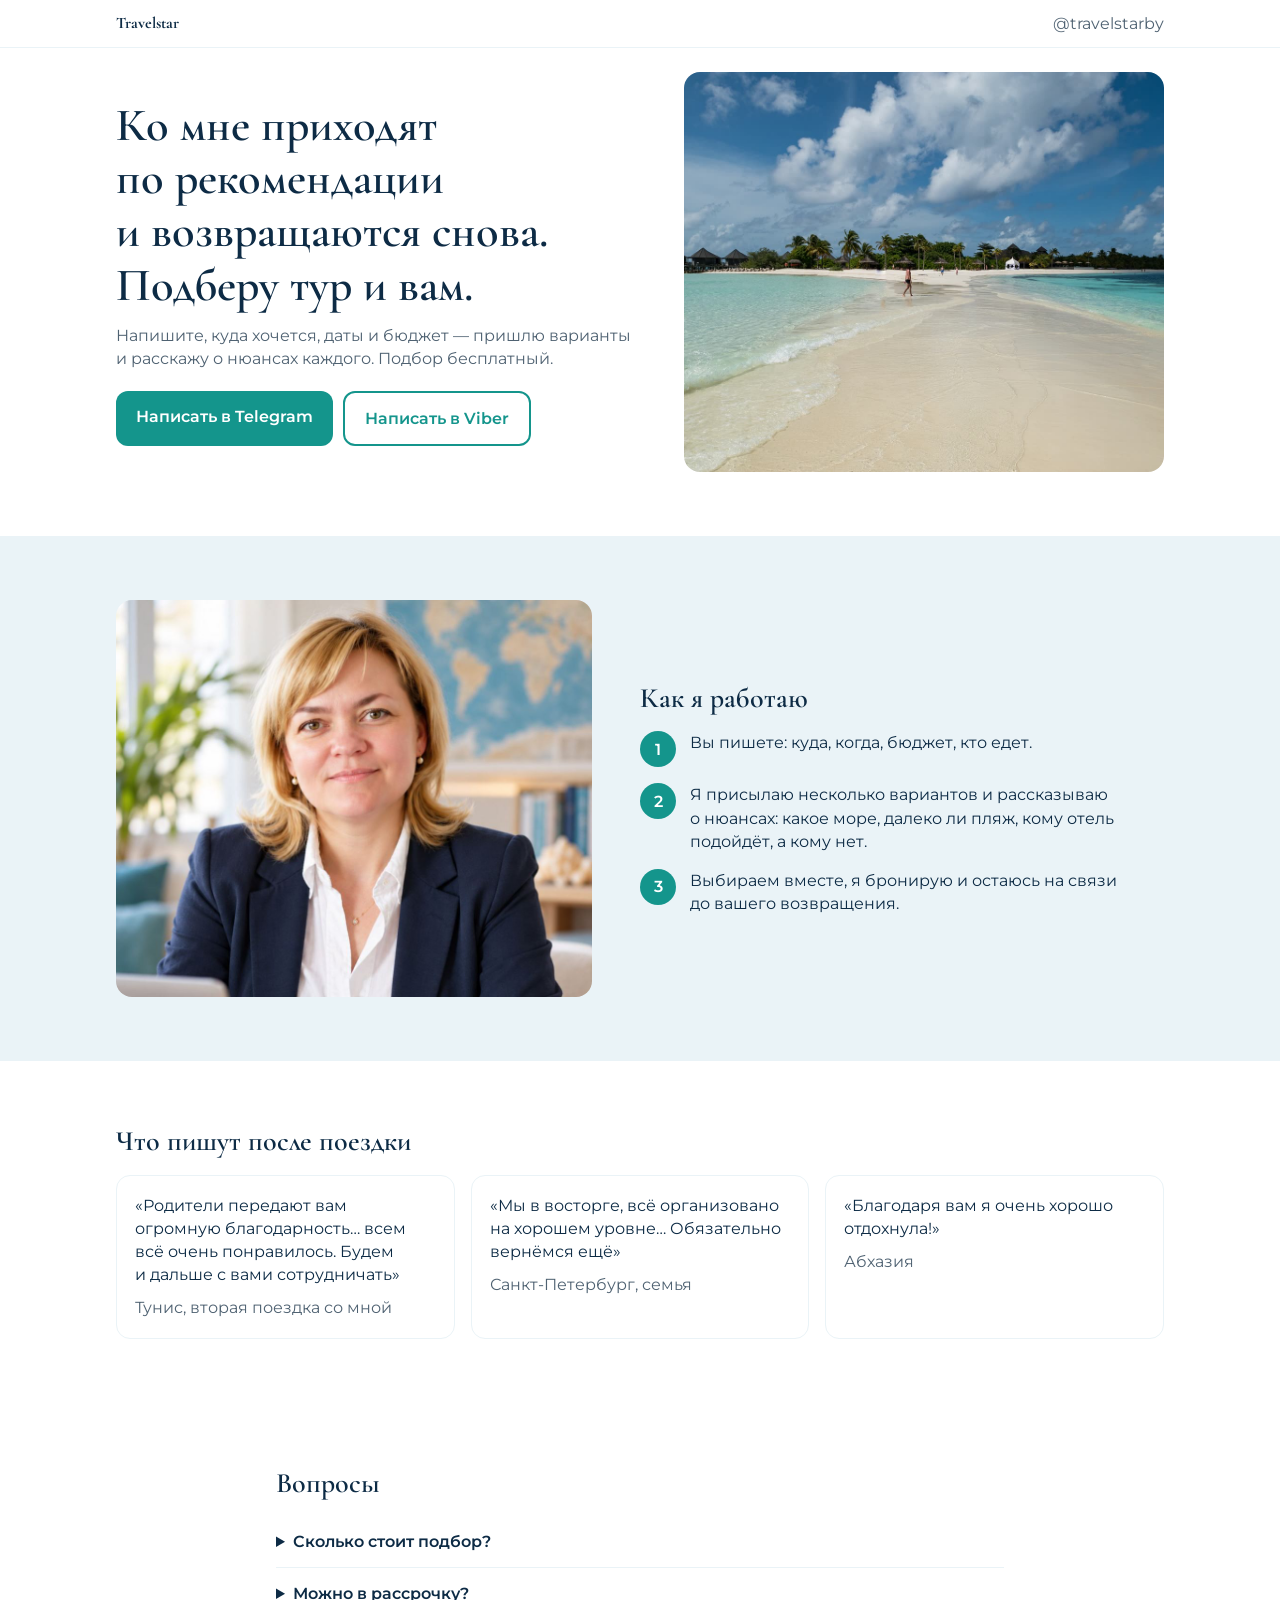
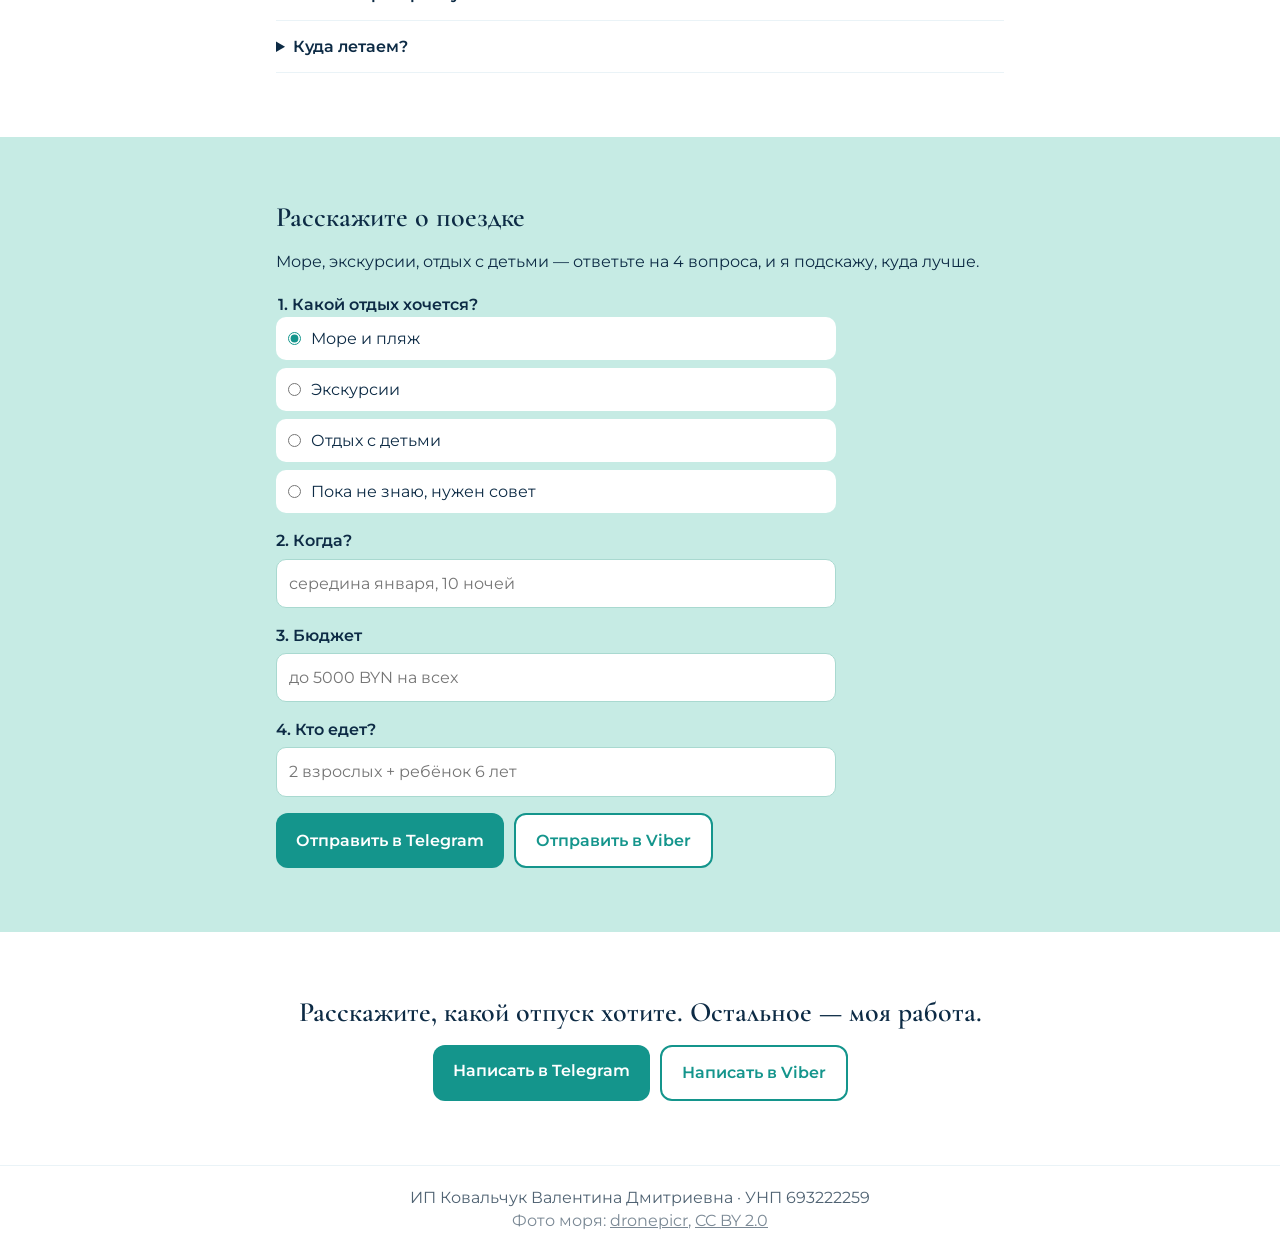
==== index.html @ 88e88b48 "Add files via upload" ====
<!doctype html>
<html lang="ru">
<head>
<meta name="robots" content="noindex, nofollow">
<meta charset="utf-8">
<meta name="viewport" content="width=device-width, initial-scale=1">
<title>Travelstar — подбор туров</title>
<meta name="description" content="Подберу тур под ваши даты и бюджет и расскажу о нюансах каждого варианта. Подбор бесплатный.">
<link rel="stylesheet" href="fonts.css">
<link rel="stylesheet" href="style.css">
</head>
<body>

<header class="top">
  <div class="wrap top__in">
    <span class="logo">Travelstar</span>
    <a class="top__link" href="https://t.me/travelstarby">@travelstarby</a>
  </div>
</header>

<main>
  <section class="hero">
    <div class="wrap hero__in">
      <div class="hero__text">
        <h1>Ко мне приходят по рекомендации и возвращаются снова. Подберу тур и вам.</h1>
        <p class="lead">Напишите, куда хочется, даты и бюджет — пришлю варианты и расскажу о нюансах каждого. Подбор бесплатный.</p>
        <div class="buttons">
          <a class="btn btn--tg" href="https://t.me/travelstarby">Написать в Telegram</a>
          <a class="btn btn--viber" href="viber://chat?number=%2B375257646653">Написать в Viber</a>
        </div>
      </div>
      <img class="hero__photo" src="img/sea.jpg" width="1280" height="854" alt="Мальдивы: белая песчаная коса и бирюзовая вода">
    </div>
  </section>

  <section class="steps">
    <div class="wrap steps__in">
      <img class="steps__photo" src="img/valentina_v2.jpg" width="960" height="800" alt="Валентина за рабочим столом с ноутбуком" loading="lazy">
      <div>
      <h2>Как я работаю</h2>
      <ol class="steps__list">
        <li><b>1</b><p>Вы пишете: куда, когда, бюджет, кто едет.</p></li>
        <li><b>2</b><p>Я присылаю несколько вариантов и рассказываю о нюансах: какое море, далеко ли пляж, кому отель подойдёт, а кому нет.</p></li>
        <li><b>3</b><p>Выбираем вместе, я бронирую и остаюсь на связи до вашего возвращения.</p></li>
      </ol>
      </div>
    </div>
  </section>

  <section class="reviews">
    <div class="wrap">
      <h2>Что пишут после поездки</h2>
      <div class="reviews__grid">
        <blockquote><p>«Родители передают вам огромную благодарность… всем всё очень понравилось. Будем и дальше с вами сотрудничать»</p><cite>Тунис, вторая поездка со мной</cite></blockquote>
        <blockquote><p>«Мы в восторге, всё организовано на хорошем уровне… Обязательно вернёмся ещё»</p><cite>Санкт-Петербург, семья</cite></blockquote>
        <blockquote><p>«Благодаря вам я очень хорошо отдохнула!»</p><cite>Абхазия</cite></blockquote>
      </div>
    </div>
  </section>

  <section class="faq">
    <div class="wrap">
      <h2>Вопросы</h2>
      <details><summary>Сколько стоит подбор?</summary><p>Бесплатно. Вы платите только за тур.</p></details>
      <details><summary>Можно в рассрочку?</summary><p>Да, если бронировать заранее: рассрочку даёт туроператор.</p></details>
      <details><summary>Куда летаем?</summary><p>Любые направления по запросу, прямым рейсом или с пересадкой.</p></details>
    </div>
  </section>

  <section class="dest" id="quiz">
    <div class="wrap">
      <h2>Расскажите о поездке</h2>
      <p>Море, экскурсии, отдых с детьми — ответьте на 4 вопроса, и я подскажу, куда лучше.</p>
      <form class="quiz" onsubmit="return false">
        <fieldset>
          <legend>1. Какой отдых хочется?</legend>
          <label><input type="radio" name="kind" value="Море и пляж" checked> Море и пляж</label>
          <label><input type="radio" name="kind" value="Экскурсии"> Экскурсии</label>
          <label><input type="radio" name="kind" value="Отдых с детьми"> Отдых с детьми</label>
          <label><input type="radio" name="kind" value="Пока не знаю, нужен совет"> Пока не знаю, нужен совет</label>
        </fieldset>
        <label class="field">2. Когда? <input name="when" placeholder="середина января, 10 ночей"></label>
        <label class="field">3. Бюджет <input name="budget" placeholder="до 5000 BYN на всех"></label>
        <label class="field">4. Кто едет? <input name="who" placeholder="2 взрослых + ребёнок 6 лет"></label>
        <div class="buttons">
          <button class="btn btn--tg" type="button" data-to="tg">Отправить в Telegram</button>
          <button class="btn btn--viber" type="button" data-to="viber">Отправить в Viber</button>
        </div>
        <p class="quiz__note" hidden>Текст заявки скопирован. Если он не появился в чате, просто вставьте его.</p>
      </form>
    </div>
  </section>

  <section class="final">
    <div class="wrap">
      <h2>Расскажите, какой отпуск хотите. Остальное — моя работа.</h2>
      <div class="buttons buttons--center">
        <a class="btn btn--tg" href="https://t.me/travelstarby">Написать в Telegram</a>
        <a class="btn btn--viber" href="viber://chat?number=%2B375257646653">Написать в Viber</a>
      </div>
    </div>
  </section>
</main>

<footer class="foot">
  <div class="wrap">ИП Ковальчук Валентина Дмитриевна · УНП 693222259<br><small>Фото моря: <a href="https://commons.wikimedia.org/wiki/File:Sandbank_Malediven_(29447070765).jpg">dronepicr</a>, <a href="https://creativecommons.org/licenses/by/2.0/">CC BY 2.0</a></small></div>
</footer>

<script>
// Опрос: собираем ответы в текст и открываем чат с Валентиной
document.querySelectorAll('.quiz [data-to]').forEach(function (b) {
  b.addEventListener('click', function () {
    var f = b.form;
    var t = 'Здравствуйте! Хочу подобрать тур.\n' +
      'Отдых: ' + f.kind.value + '\n' +
      'Когда: ' + (f.when.value || '—') + '\n' +
      'Бюджет: ' + (f.budget.value || '—') + '\n' +
      'Кто едет: ' + (f.who.value || '—');
    try { navigator.clipboard.writeText(t); } catch (e) {}
    f.querySelector('.quiz__note').hidden = false;
    var u = b.dataset.to === 'tg'
      ? 'https://t.me/travelstarby?text=' + encodeURIComponent(t)
      : 'viber://chat?number=%2B375257646653&draft=' + encodeURIComponent(t);
    window.location.href = u;
  });
});
</script>

</body>
</html>
---- fonts.css ----
@font-face {
  font-family: 'Cormorant Garamond';
  font-style: normal;
  font-weight: 500;
  font-display: swap;
  src: url(fonts/CormorantGaramond-cyrillic-0.woff2) format('woff2');
  unicode-range: U+0301, U+0400-045F, U+0490-0491, U+04B0-04B1, U+2116;
}
@font-face {
  font-family: 'Cormorant Garamond';
  font-style: normal;
  font-weight: 500;
  font-display: swap;
  src: url(fonts/CormorantGaramond-latin-1.woff2) format('woff2');
  unicode-range: U+0000-00FF, U+0131, U+0152-0153, U+02BB-02BC, U+02C6, U+02DA, U+02DC, U+0304, U+0308, U+0329, U+2000-206F, U+20AC, U+2122, U+2191, U+2193, U+2212, U+2215, U+FEFF, U+FFFD;
}
@font-face {
  font-family: 'Cormorant Garamond';
  font-style: normal;
  font-weight: 600;
  font-display: swap;
  src: url(fonts/CormorantGaramond-cyrillic-0.woff2) format('woff2');
  unicode-range: U+0301, U+0400-045F, U+0490-0491, U+04B0-04B1, U+2116;
}
@font-face {
  font-family: 'Cormorant Garamond';
  font-style: normal;
  font-weight: 600;
  font-display: swap;
  src: url(fonts/CormorantGaramond-latin-1.woff2) format('woff2');
  unicode-range: U+0000-00FF, U+0131, U+0152-0153, U+02BB-02BC, U+02C6, U+02DA, U+02DC, U+0304, U+0308, U+0329, U+2000-206F, U+20AC, U+2122, U+2191, U+2193, U+2212, U+2215, U+FEFF, U+FFFD;
}
@font-face {
  font-family: 'Cormorant Garamond';
  font-style: normal;
  font-weight: 700;
  font-display: swap;
  src: url(fonts/CormorantGaramond-cyrillic-0.woff2) format('woff2');
  unicode-range: U+0301, U+0400-045F, U+0490-0491, U+04B0-04B1, U+2116;
}
@font-face {
  font-family: 'Cormorant Garamond';
  font-style: normal;
  font-weight: 700;
  font-display: swap;
  src: url(fonts/CormorantGaramond-latin-1.woff2) format('woff2');
  unicode-range: U+0000-00FF, U+0131, U+0152-0153, U+02BB-02BC, U+02C6, U+02DA, U+02DC, U+0304, U+0308, U+0329, U+2000-206F, U+20AC, U+2122, U+2191, U+2193, U+2212, U+2215, U+FEFF, U+FFFD;
}
@font-face {
  font-family: 'Montserrat';
  font-style: normal;
  font-weight: 400;
  font-display: swap;
  src: url(fonts/Montserrat-cyrillic-2.woff2) format('woff2');
  unicode-range: U+0301, U+0400-045F, U+0490-0491, U+04B0-04B1, U+2116;
}
@font-face {
  font-family: 'Montserrat';
  font-style: normal;
  font-weight: 400;
  font-display: swap;
  src: url(fonts/Montserrat-latin-3.woff2) format('woff2');
  unicode-range: U+0000-00FF, U+0131, U+0152-0153, U+02BB-02BC, U+02C6, U+02DA, U+02DC, U+0304, U+0308, U+0329, U+2000-206F, U+20AC, U+2122, U+2191, U+2193, U+2212, U+2215, U+FEFF, U+FFFD;
}
@font-face {
  font-family: 'Montserrat';
  font-style: normal;
  font-weight: 600;
  font-display: swap;
  src: url(fonts/Montserrat-cyrillic-2.woff2) format('woff2');
  unicode-range: U+0301, U+0400-045F, U+0490-0491, U+04B0-04B1, U+2116;
}
@font-face {
  font-family: 'Montserrat';
  font-style: normal;
  font-weight: 600;
  font-display: swap;
  src: url(fonts/Montserrat-latin-3.woff2) format('woff2');
  unicode-range: U+0000-00FF, U+0131, U+0152-0153, U+02BB-02BC, U+02C6, U+02DA, U+02DC, U+0304, U+0308, U+0329, U+2000-206F, U+20AC, U+2122, U+2191, U+2193, U+2212, U+2215, U+FEFF, U+FFFD;
}
---- style.css ----
/* Черновые цвета и шрифт: заменим после мудборда (пятница) */
:root {
  /* 1 «Море» + 3 «Бирюза»: морской синий текст, бирюзовые кнопки, голубые и мятные блоки */
  --bg: #ffffff;
  --text: #0d2b45;
  --muted: #4f6272;
  --sea: #14958c;
  --sand: #eaf3f7;
  --mint: #c6ebe4;
  --tg: #14958c;
  --viber: #ffffff;
}
* { box-sizing: border-box; margin: 0; }
body { font: 16px/1.45 "Montserrat", system-ui, sans-serif; color: var(--text); background: var(--bg); }
.wrap { max-width: 1080px; margin: 0 auto; padding: 0 16px; }
h1, h2, .logo { font-family: "Cormorant Garamond", Georgia, serif; }
h1 { font-size: 2.1rem; line-height: 1.15; font-weight: 600; }
h2 { font-size: 1.75rem; line-height: 1.2; font-weight: 600; margin-bottom: 16px; }
section { padding: 40px 0; }

.top { padding: 12px 0; border-bottom: 1px solid var(--sand); }
.top__in { display: flex; justify-content: space-between; align-items: center; }
.logo { font-weight: 700; color: var(--text); }
.top__link { color: var(--muted); text-decoration: none; }

.hero { padding-top: 24px; }
.hero__in { display: grid; gap: 20px; }
.lead { margin: 12px 0 20px; color: var(--muted); }
.hero__photo { width: 100%; height: 220px; border-radius: 16px; display: block;
  object-fit: cover; object-position: 50% 62%; }
.foot small { opacity: .75; font-size: inherit; }
.foot small a { color: inherit; }

.buttons { display: grid; gap: 10px; }
.btn { display: block; text-align: center; padding: 14px 20px; border-radius: 12px;
  color: #fff; font-weight: 600; text-decoration: none; }
.btn--tg { background: var(--tg); }
.btn--viber { background: var(--viber); color: var(--sea); border: 2px solid var(--sea); }
.btn:hover { filter: brightness(1.08); }

.steps { background: var(--sand); }
.steps__list { list-style: none; padding: 0; display: grid; gap: 16px; }
.steps__list li { display: flex; gap: 14px; align-items: flex-start; }
.steps__list b { flex: 0 0 36px; width: 36px; height: 36px; border-radius: 50%; background: var(--sea);
  color: #fff; display: grid; place-items: center; }

.reviews__grid { display: grid; gap: 16px; }
blockquote { background: #fff; border: 1px solid var(--sand); border-radius: 14px; padding: 18px; }
cite { display: block; margin-top: 10px; color: var(--muted); font-style: normal; }

details { border-bottom: 1px solid var(--sand); padding: 14px 0; }
summary { cursor: pointer; font-weight: 600; }
details p { margin-top: 8px; color: var(--muted); }

.dest { background: var(--mint); }
.steps__in { display: grid; gap: 24px; }
.steps__photo { width: 100%; height: auto; border-radius: 16px; display: block; }
.quiz { margin-top: 20px; display: grid; gap: 16px; }
fieldset { border: 0; padding: 0; display: grid; gap: 8px; }
legend, .field { font-weight: 600; }
fieldset label { font-weight: 400; display: flex; gap: 10px; align-items: center; background: #fff; border-radius: 10px; padding: 10px 12px; }
.field { display: grid; gap: 6px; }
.field input { font: inherit; font-weight: 400; padding: 12px; border: 1px solid #a9d9d0; border-radius: 10px; background: #fff; }
button.btn { border: 0; font: inherit; font-weight: 600; cursor: pointer; width: 100%; }
.quiz__note { color: var(--muted); }
.final { text-align: center; }
.foot { padding: 20px 0; color: var(--muted); border-top: 1px solid var(--sand); text-align: center; }

@media (min-width: 800px) {
  h1 { font-size: 2.9rem; }
  section { padding: 64px 0; }
  .hero__in { grid-template-columns: 1.1fr 1fr; align-items: center; gap: 40px; }
  .hero__photo { height: 400px; }
  .buttons { grid-template-columns: auto auto; justify-content: start; }
  .buttons--center { justify-content: center; }
  .steps__in { grid-template-columns: 1fr 1.1fr; align-items: center; gap: 48px; }
  .quiz { max-width: 560px; }
  .quiz .buttons button { width: auto; }
  .reviews__grid { grid-template-columns: repeat(3, 1fr); }
  .faq .wrap, .dest .wrap { max-width: 760px; }
}
button.btn--viber { border: 2px solid var(--sea); }
input[type=radio] { accent-color: var(--sea); }
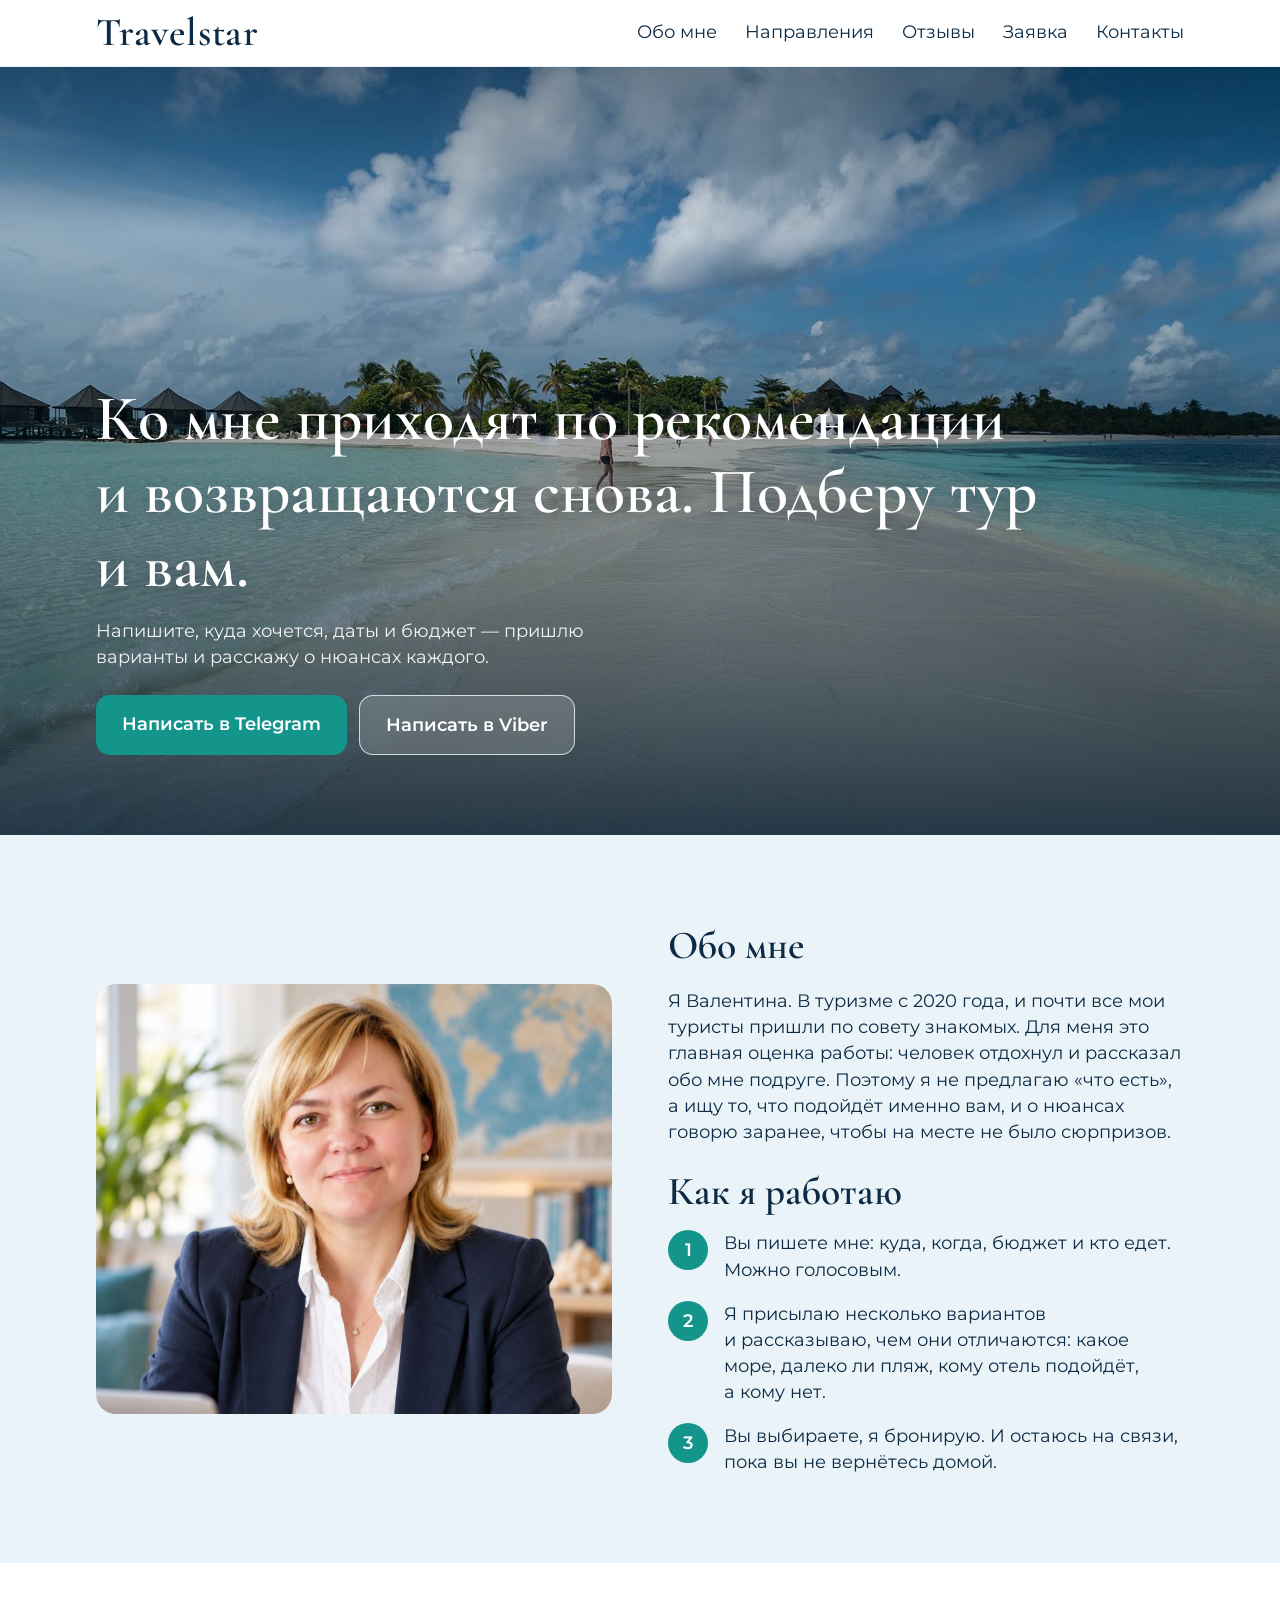
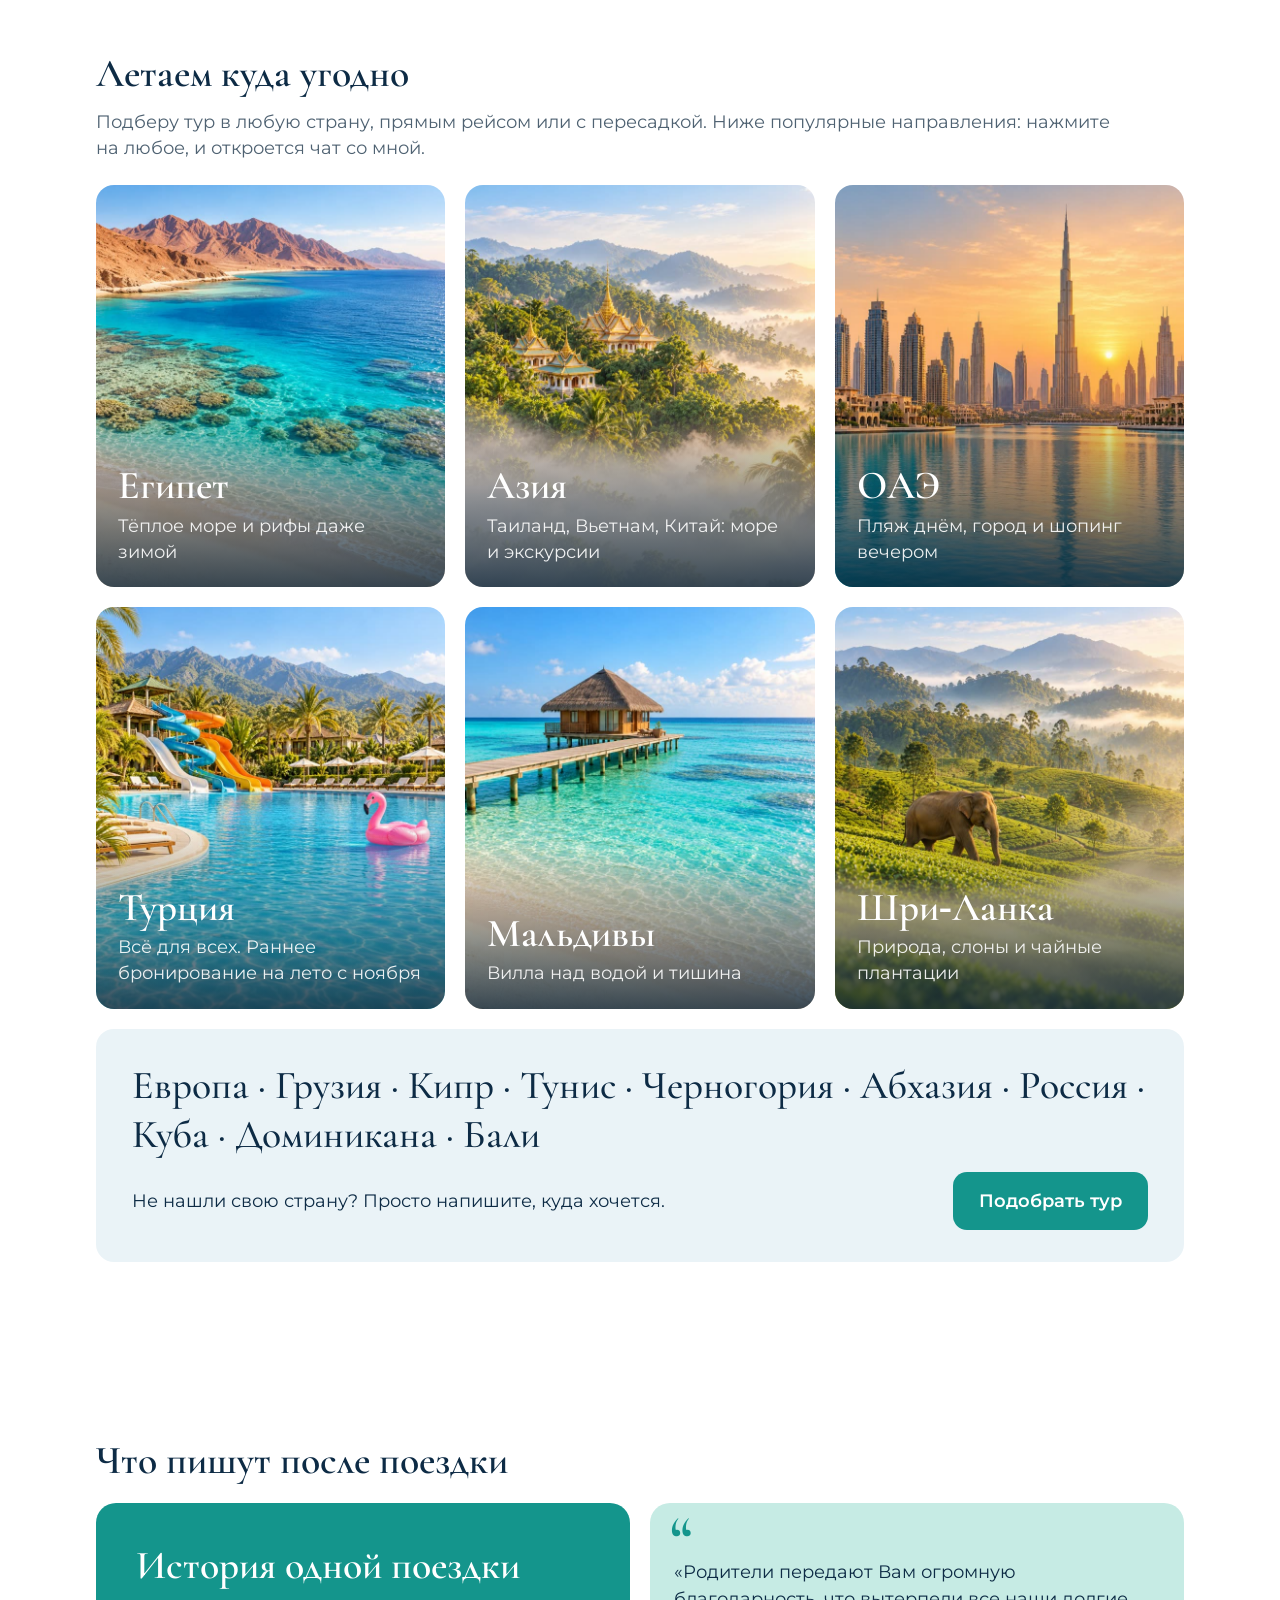
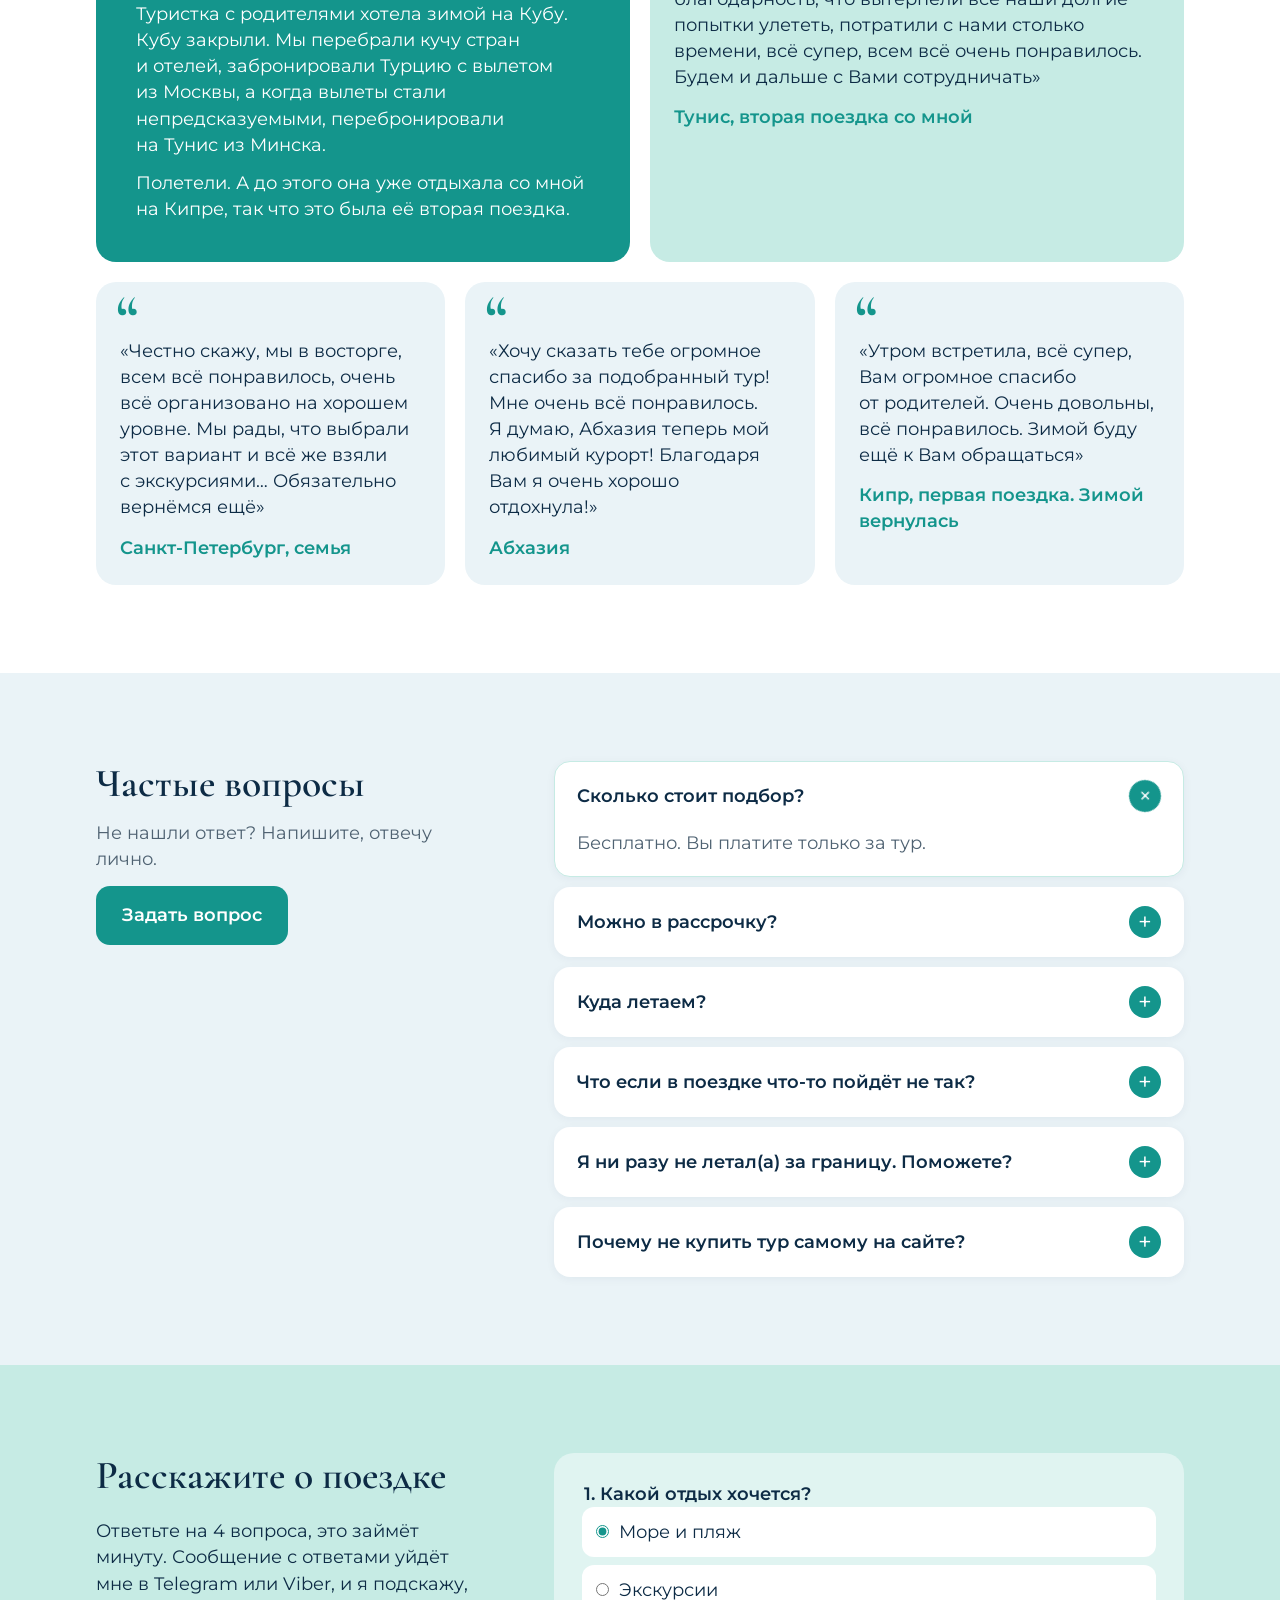
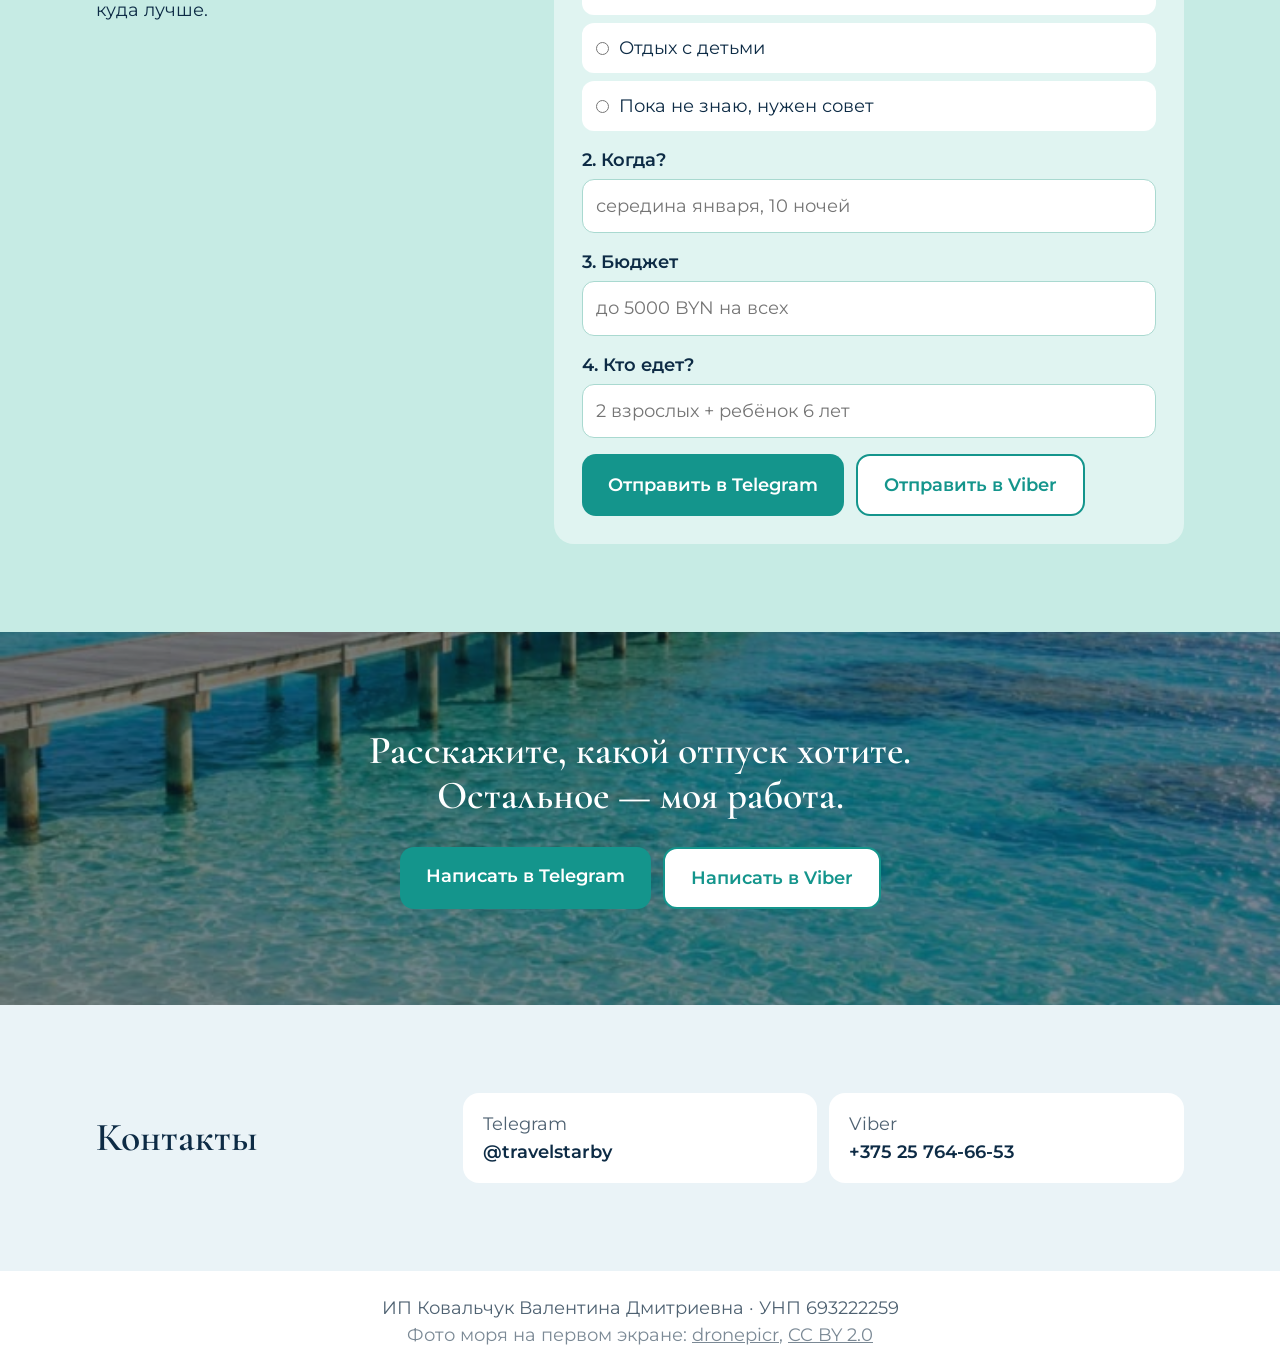
==== commit aaef6513: "Add files via upload" ====
--- a/index.html
+++ b/index.html
@@ -11,66 +11,110 @@
 </head>
 <body>
 
-<header class="top">
-  <div class="wrap top__in">
-    <span class="logo">Travelstar</span>
-    <a class="top__link" href="https://t.me/travelstarby">@travelstarby</a>
+<header class="nav" id="top">
+  <div class="wrap nav__in">
+    <a class="logo" href="#top">Travelstar</a>
+    <nav class="nav__links">
+      <a href="#about">Обо мне</a>
+      <a href="#where">Направления</a>
+      <a href="#reviews">Отзывы</a>
+      <a href="#quiz">Заявка</a>
+      <a href="#contacts">Контакты</a>
+    </nav>
   </div>
 </header>
 
 <main>
   <section class="hero">
+    <img class="hero__bg" src="img/sea.jpg" width="1280" height="854" alt="">
+    
     <div class="wrap hero__in">
-      <div class="hero__text">
-        <h1>Ко мне приходят по рекомендации и возвращаются снова. Подберу тур и вам.</h1>
-        <p class="lead">Напишите, куда хочется, даты и бюджет — пришлю варианты и расскажу о нюансах каждого. Подбор бесплатный.</p>
-        <div class="buttons">
-          <a class="btn btn--tg" href="https://t.me/travelstarby">Написать в Telegram</a>
-          <a class="btn btn--viber" href="viber://chat?number=%2B375257646653">Написать в Viber</a>
-        </div>
+      <h1>Ко мне приходят по рекомендации и возвращаются снова. Подберу тур и вам.</h1>
+      <p class="lead">Напишите, куда хочется, даты и бюджет — пришлю варианты и расскажу о нюансах каждого.</p>
+      <div class="buttons">
+        <a class="btn btn--tg" href="https://t.me/travelstarby">Написать в Telegram</a>
+        <a class="btn btn--glass" href="viber://chat?number=%2B375257646653">Написать в Viber</a>
       </div>
-      <img class="hero__photo" src="img/sea.jpg" width="1280" height="854" alt="Мальдивы: белая песчаная коса и бирюзовая вода">
     </div>
   </section>
 
-  <section class="steps">
+  <section class="steps" id="about">
     <div class="wrap steps__in">
       <img class="steps__photo" src="img/valentina_v2.jpg" width="960" height="800" alt="Валентина за рабочим столом с ноутбуком" loading="lazy">
       <div>
-      <h2>Как я работаю</h2>
+      <h2>Обо мне</h2>
+      <p class="about">Я Валентина. В туризме с 2020 года, и почти все мои туристы пришли по совету знакомых. Для меня это главная оценка работы: человек отдохнул и рассказал обо мне подруге. Поэтому я не предлагаю «что есть», а ищу то, что подойдёт именно вам, и о нюансах говорю заранее, чтобы на месте не было сюрпризов.</p>
+      <h3 class="steps__title">Как я работаю</h3>
       <ol class="steps__list">
-        <li><b>1</b><p>Вы пишете: куда, когда, бюджет, кто едет.</p></li>
-        <li><b>2</b><p>Я присылаю несколько вариантов и рассказываю о нюансах: какое море, далеко ли пляж, кому отель подойдёт, а кому нет.</p></li>
-        <li><b>3</b><p>Выбираем вместе, я бронирую и остаюсь на связи до вашего возвращения.</p></li>
+        <li><b>1</b><p>Вы пишете мне: куда, когда, бюджет и кто едет. Можно голосовым.</p></li>
+        <li><b>2</b><p>Я присылаю несколько вариантов и рассказываю, чем они отличаются: какое море, далеко ли пляж, кому отель подойдёт, а кому нет.</p></li>
+        <li><b>3</b><p>Вы выбираете, я бронирую. И остаюсь на связи, пока вы не вернётесь домой.</p></li>
       </ol>
       </div>
     </div>
   </section>
 
-  <section class="reviews">
+  <section class="where" id="where">
+    <div class="wrap">
+      <h2>Летаем куда угодно</h2>
+      <p class="where__lead">Подберу тур в любую страну, прямым рейсом или с пересадкой. Ниже популярные направления: нажмите на любое, и откроется чат со мной.</p>
+      <div class="cards">
+        <a class="card" href="https://t.me/travelstarby?text=%D0%97%D0%B4%D1%80%D0%B0%D0%B2%D1%81%D1%82%D0%B2%D1%83%D0%B9%D1%82%D0%B5%21%20%D0%98%D0%BD%D1%82%D0%B5%D1%80%D0%B5%D1%81%D1%83%D0%B5%D1%82%20%D0%95%D0%B3%D0%B8%D0%BF%D0%B5%D1%82"><img src="img/d_egypt.jpg" alt="Египет: коралловый риф и горы" loading="lazy"><span class="card__cap"><h3>Египет</h3><p>Тёплое море и рифы даже зимой</p></span></a>
+        <a class="card" href="https://t.me/travelstarby?text=%D0%97%D0%B4%D1%80%D0%B0%D0%B2%D1%81%D1%82%D0%B2%D1%83%D0%B9%D1%82%D0%B5%21%20%D0%98%D0%BD%D1%82%D0%B5%D1%80%D0%B5%D1%81%D1%83%D0%B5%D1%82%20%D0%90%D0%B7%D0%B8%D1%8F"><img src="img/d_asia.jpg" alt="Азия: храм в джунглях" loading="lazy"><span class="card__cap"><h3>Азия</h3><p>Таиланд, Вьетнам, Китай: море и экскурсии</p></span></a>
+        <a class="card" href="https://t.me/travelstarby?text=%D0%97%D0%B4%D1%80%D0%B0%D0%B2%D1%81%D1%82%D0%B2%D1%83%D0%B9%D1%82%D0%B5%21%20%D0%98%D0%BD%D1%82%D0%B5%D1%80%D0%B5%D1%81%D1%83%D0%B5%D1%82%20%D0%9E%D0%90%D0%AD"><img src="img/d_uae.jpg" alt="ОАЭ: город на закате" loading="lazy"><span class="card__cap"><h3>ОАЭ</h3><p>Пляж днём, город и шопинг вечером</p></span></a>
+        <a class="card" href="https://t.me/travelstarby?text=%D0%97%D0%B4%D1%80%D0%B0%D0%B2%D1%81%D1%82%D0%B2%D1%83%D0%B9%D1%82%D0%B5%21%20%D0%98%D0%BD%D1%82%D0%B5%D1%80%D0%B5%D1%81%D1%83%D0%B5%D1%82%20%D0%A2%D1%83%D1%80%D1%86%D0%B8%D1%8F"><img src="img/d_turkey.jpg" alt="Турция: бассейн с горками" loading="lazy"><span class="card__cap"><h3>Турция</h3><p>Всё для всех. Раннее бронирование на лето с ноября</p></span></a>
+        <a class="card" href="https://t.me/travelstarby?text=%D0%97%D0%B4%D1%80%D0%B0%D0%B2%D1%81%D1%82%D0%B2%D1%83%D0%B9%D1%82%D0%B5%21%20%D0%98%D0%BD%D1%82%D0%B5%D1%80%D0%B5%D1%81%D1%83%D0%B5%D1%82%20%D0%9C%D0%B0%D0%BB%D1%8C%D0%B4%D0%B8%D0%B2%D1%8B"><img src="img/d_maldives.jpg" alt="Мальдивы: вилла над водой" loading="lazy"><span class="card__cap"><h3>Мальдивы</h3><p>Вилла над водой и тишина</p></span></a>
+        <a class="card" href="https://t.me/travelstarby?text=%D0%97%D0%B4%D1%80%D0%B0%D0%B2%D1%81%D1%82%D0%B2%D1%83%D0%B9%D1%82%D0%B5%21%20%D0%98%D0%BD%D1%82%D0%B5%D1%80%D0%B5%D1%81%D1%83%D0%B5%D1%82%20%D0%A8%D1%80%D0%B8-%D0%9B%D0%B0%D0%BD%D0%BA%D0%B0"><img src="img/d_srilanka.jpg" alt="Шри‑Ланка: слон и чайные плантации" loading="lazy"><span class="card__cap"><h3>Шри‑Ланка</h3><p>Природа, слоны и чайные плантации</p></span></a>
+      </div>
+      <div class="any">
+        <p class="any__list">Европа · Грузия · Кипр · Тунис · Черногория · Абхазия · Россия · Куба · Доминикана · Бали</p>
+        <p>Не нашли свою страну? Просто напишите, куда хочется.</p>
+        <a class="btn" href="https://t.me/travelstarby">Подобрать тур</a>
+      </div>
+    </div>
+  </section>
+
+  <section class="reviews" id="reviews">
     <div class="wrap">
       <h2>Что пишут после поездки</h2>
+      <div class="story">
+        <div class="story__text">
+          <p class="story__label">История одной поездки</p>
+          <p>Туристка с родителями хотела зимой на Кубу. Кубу закрыли. Мы перебрали кучу стран и отелей, забронировали Турцию с вылетом из Москвы, а когда вылеты стали непредсказуемыми, перебронировали на Тунис из Минска.</p>
+          <p>Полетели. А до этого она уже отдыхала со мной на Кипре, так что это была её вторая поездка.</p>
+        </div>
+        <blockquote><p>«Родители передают Вам огромную благодарность, что вытерпели все наши долгие попытки улететь, потратили с нами столько времени, всё супер, всем всё очень понравилось. Будем и дальше с Вами сотрудничать»</p><cite>Тунис, вторая поездка со мной</cite></blockquote>
+      </div>
       <div class="reviews__grid">
-        <blockquote><p>«Родители передают вам огромную благодарность… всем всё очень понравилось. Будем и дальше с вами сотрудничать»</p><cite>Тунис, вторая поездка со мной</cite></blockquote>
-        <blockquote><p>«Мы в восторге, всё организовано на хорошем уровне… Обязательно вернёмся ещё»</p><cite>Санкт-Петербург, семья</cite></blockquote>
-        <blockquote><p>«Благодаря вам я очень хорошо отдохнула!»</p><cite>Абхазия</cite></blockquote>
+        <blockquote><p>«Честно скажу, мы в восторге, всем всё понравилось, очень всё организовано на хорошем уровне. Мы рады, что выбрали этот вариант и всё же взяли с экскурсиями… Обязательно вернёмся ещё»</p><cite>Санкт-Петербург, семья</cite></blockquote>
+        <blockquote><p>«Хочу сказать тебе огромное спасибо за подобранный тур! Мне очень всё понравилось. Я думаю, Абхазия теперь мой любимый курорт! Благодаря Вам я очень хорошо отдохнула!»</p><cite>Абхазия</cite></blockquote>
+        <blockquote><p>«Утром встретила, всё супер, Вам огромное спасибо от родителей. Очень довольны, всё понравилось. Зимой буду ещё к Вам обращаться»</p><cite>Кипр, первая поездка. Зимой вернулась</cite></blockquote>
       </div>
     </div>
   </section>
 
   <section class="faq">
-    <div class="wrap">
-      <h2>Вопросы</h2>
-      <details><summary>Сколько стоит подбор?</summary><p>Бесплатно. Вы платите только за тур.</p></details>
-      <details><summary>Можно в рассрочку?</summary><p>Да, если бронировать заранее: рассрочку даёт туроператор.</p></details>
-      <details><summary>Куда летаем?</summary><p>Любые направления по запросу, прямым рейсом или с пересадкой.</p></details>
+    <div class="wrap faq__in">
+      <div class="faq__side">
+        <h2>Частые вопросы</h2>
+        <p>Не нашли ответ? Напишите, отвечу лично.</p>
+        <a class="btn" href="https://t.me/travelstarby">Задать вопрос</a>
+      </div>
+      <div class="faq__list">
+        <details open><summary>Сколько стоит подбор?</summary><p>Бесплатно. Вы платите только за тур.</p></details>
+        <details><summary>Можно в рассрочку?</summary><p>Да, если бронировать заранее: рассрочку даёт туроператор. Раннее бронирование на лето стартует в ноябре.</p></details>
+        <details><summary>Куда летаем?</summary><p>Любые направления по запросу, прямым рейсом или с пересадкой.</p></details>
+        <details><summary>Что если в поездке что-то пойдёт не так?</summary><p>Я на связи всю поездку, до вашего возвращения домой. Пишите в любой мессенджер, решим.</p></details>
+        <details><summary>Я ни разу не летал(а) за границу. Поможете?</summary><p>Да. Расскажу по шагам: какие документы нужны, как пройти регистрацию на рейс, что взять с собой.</p></details>
+        <details><summary>Почему не купить тур самому на сайте?</summary><p>Можно. Но в описании отеля не напишут, что пляж через дорогу, а море в эти даты штормит. Я расскажу об этом до покупки, а не после.</p></details>
+      </div>
     </div>
   </section>
 
   <section class="dest" id="quiz">
     <div class="wrap">
       <h2>Расскажите о поездке</h2>
-      <p>Море, экскурсии, отдых с детьми — ответьте на 4 вопроса, и я подскажу, куда лучше.</p>
+      <p>Ответьте на 4 вопроса, это займёт минуту. Сообщение с ответами уйдёт мне в Telegram или Viber, и я подскажу, куда лучше.</p>
       <form class="quiz" onsubmit="return false">
         <fieldset>
           <legend>1. Какой отдых хочется?</legend>
@@ -92,6 +136,7 @@
   </section>
 
   <section class="final">
+    <img class="final__bg" src="img/d_maldives.jpg" alt="" loading="lazy">
     <div class="wrap">
       <h2>Расскажите, какой отпуск хотите. Остальное — моя работа.</h2>
       <div class="buttons buttons--center">
@@ -100,10 +145,17 @@
       </div>
     </div>
   </section>
+  <section class="contacts" id="contacts">
+    <div class="wrap contacts__in">
+      <h2>Контакты</h2>
+      <a class="contact" href="https://t.me/travelstarby"><span>Telegram</span>@travelstarby</a>
+      <a class="contact" href="viber://chat?number=%2B375257646653"><span>Viber</span>+375 25 764-66-53</a>
+    </div>
+  </section>
 </main>
 
 <footer class="foot">
-  <div class="wrap">ИП Ковальчук Валентина Дмитриевна · УНП 693222259<br><small>Фото моря: <a href="https://commons.wikimedia.org/wiki/File:Sandbank_Malediven_(29447070765).jpg">dronepicr</a>, <a href="https://creativecommons.org/licenses/by/2.0/">CC BY 2.0</a></small></div>
+  <div class="wrap">ИП Ковальчук Валентина Дмитриевна · УНП 693222259<br><small>Фото моря на первом экране: <a href="https://commons.wikimedia.org/wiki/File:Sandbank_Malediven_(29447070765).jpg">dronepicr</a>, <a href="https://creativecommons.org/licenses/by/2.0/">CC BY 2.0</a></small></div>
 </footer>
 
 <script>
--- a/style.css
+++ b/style.css
@@ -1,83 +1,196 @@
-/* Черновые цвета и шрифт: заменим после мудборда (пятница) */
 :root {
-  /* 1 «Море» + 3 «Бирюза»: морской синий текст, бирюзовые кнопки, голубые и мятные блоки */
   --bg: #ffffff;
   --text: #0d2b45;
   --muted: #4f6272;
   --sea: #14958c;
   --sand: #eaf3f7;
   --mint: #c6ebe4;
-  --tg: #14958c;
-  --viber: #ffffff;
+  --s-body: 17px;
+  --s-head: clamp(1.6rem, 1.2rem + 1.6vw, 2.6rem);
+  --s-hero: clamp(2.3rem, 1.5rem + 3.4vw, 4rem);
 }
 * { box-sizing: border-box; margin: 0; }
-body { font: 16px/1.45 "Montserrat", system-ui, sans-serif; color: var(--text); background: var(--bg); }
-.wrap { max-width: 1080px; margin: 0 auto; padding: 0 16px; }
-h1, h2, .logo { font-family: "Cormorant Garamond", Georgia, serif; }
-h1 { font-size: 2.1rem; line-height: 1.15; font-weight: 600; }
-h2 { font-size: 1.75rem; line-height: 1.2; font-weight: 600; margin-bottom: 16px; }
-section { padding: 40px 0; }
+body { font: var(--s-body)/1.45 "Montserrat", system-ui, sans-serif; color: var(--text); background: var(--bg); }
+img { max-width: 100%; display: block; }
+.wrap { max-width: 1120px; margin: 0 auto; padding: 0 16px; }
+h1, h2, h3, .logo { font-family: "Cormorant Garamond", Georgia, serif; font-weight: 600; line-height: 1.15; }
+h1 { font-size: var(--s-hero); }
+h2 { font-size: var(--s-head); margin-bottom: 20px; }
+h3 { font-size: var(--s-head); }
+section { padding: 56px 0; }
+p { font-size: var(--s-body); }
 
-.top { padding: 12px 0; border-bottom: 1px solid var(--sand); }
-.top__in { display: flex; justify-content: space-between; align-items: center; }
-.logo { font-weight: 700; color: var(--text); }
-.top__link { color: var(--muted); text-decoration: none; }
+/* Первый экран: море на весь экран, текст поверх */
+.hero { position: relative; min-height: 92vh; display: flex; align-items: flex-end; padding: 0; color: #fff; overflow: hidden; }
+.hero__bg { position: absolute; inset: 0; width: 100%; height: 100%; object-fit: cover; object-position: 50% 62%; }
+.hero::after { content: ""; position: absolute; inset: 0; background: linear-gradient(180deg, rgba(8,32,52,.45) 0%, rgba(8,32,52,0) 22%, rgba(8,32,52,.25) 45%, rgba(8,32,52,.85) 100%); }
+.hero__in { position: relative; z-index: 1; padding-top: 24px; padding-bottom: 48px; width: 100%; }
+.hero__top { position: absolute; top: 0; left: 0; right: 0; z-index: 2; display: flex; justify-content: space-between; align-items: center; padding-top: 18px; }
+.hero__top a { color: #fff; text-decoration: none; opacity: .9; }
+.logo { font-size: var(--s-head); letter-spacing: .02em; text-shadow: 0 1px 10px rgba(0,0,0,.3); }
+.hero h1 { max-width: 15em; text-shadow: 0 2px 18px rgba(0,0,0,.25); }
+.lead { margin: 16px 0 24px; max-width: 32em; color: rgba(255,255,255,.92); }
 
-.hero { padding-top: 24px; }
-.hero__in { display: grid; gap: 20px; }
-.lead { margin: 12px 0 20px; color: var(--muted); }
-.hero__photo { width: 100%; height: 220px; border-radius: 16px; display: block;
-  object-fit: cover; object-position: 50% 62%; }
+.buttons { display: grid; gap: 12px; }
+.btn { display: block; text-align: center; padding: 16px 26px; border-radius: 14px; font-weight: 600; text-decoration: none; color: #fff; background: var(--sea); }
+.btn--glass { background: rgba(255,255,255,.16); border: 1.5px solid rgba(255,255,255,.75); backdrop-filter: blur(6px); -webkit-backdrop-filter: blur(6px); }
+.btn--viber { background: #fff; color: var(--sea); border: 2px solid var(--sea); }
+.btn:hover { filter: brightness(1.08); }
+button.btn { border: 0; font: inherit; font-weight: 600; cursor: pointer; width: 100%; }
+button.btn--viber { border: 2px solid var(--sea); }
+
+/* Цифры */
+.facts { padding: 0; background: var(--text); color: #fff; }
+.facts__in { display: grid; gap: 0; }
+.facts__in div { padding: 22px 0; border-bottom: 1px solid rgba(255,255,255,.14); display: grid; gap: 4px; }
+.facts__in div:last-child { border-bottom: 0; }
+.facts b { font-family: "Cormorant Garamond", Georgia, serif; font-size: var(--s-head); line-height: 1.1; color: var(--mint); }
+.facts span { color: rgba(255,255,255,.85); }
+
+/* Как я работаю */
+.steps { background: var(--sand); }
+.steps__in { display: grid; gap: 28px; align-items: center; }
+.steps__photo { width: 100%; height: auto; border-radius: 20px; }
+.steps__list { list-style: none; padding: 0; display: grid; gap: 18px; }
+.steps__list li { display: flex; gap: 16px; align-items: flex-start; }
+.steps__list b { flex: 0 0 40px; height: 40px; border-radius: 50%; background: var(--sea); color: #fff; display: grid; place-items: center; }
+
+/* Куда летаем */
+.where__lead { color: var(--muted); margin: -8px 0 24px; }
+.cards { display: grid; grid-template-columns: 1fr 1fr; gap: 12px; }
+.card { display: block; color: #fff; text-decoration: none; position: relative; border-radius: 18px; overflow: hidden; aspect-ratio: 4 / 5; }
+.card img { width: 100%; height: 100%; object-fit: cover; transition: transform .6s; }
+.card:hover img { transform: scale(1.05); }
+.card__cap { position: absolute; inset: auto 0 0 0; padding: 40px 14px 14px; color: #fff; background: linear-gradient(180deg, rgba(8,32,52,0), rgba(8,32,52,.8)); }
+.card p { display: none; }
+
+/* Отзывы */
+.reviews__grid { display: grid; gap: 16px; }
+blockquote { position: relative; background: var(--sand); border-radius: 20px; padding: 56px 24px 24px; }
+blockquote::before { content: "“"; position: absolute; top: 4px; left: 20px; font: 600 var(--s-hero)/1 "Cormorant Garamond", Georgia, serif; color: var(--sea); }
+cite { display: block; margin-top: 14px; color: var(--sea); font-style: normal; font-weight: 600; }
+
+/* Вопросы */
+details { border-bottom: 1px solid var(--sand); padding: 18px 0; }
+summary { cursor: pointer; font-weight: 600; }
+details p { margin-top: 8px; color: var(--muted); }
+.faq .wrap, .dest .wrap { max-width: 760px; }
+
+/* Опрос */
+.dest { background: var(--mint); }
+.quiz { margin-top: 20px; display: grid; gap: 16px; }
+fieldset { border: 0; padding: 0; display: grid; gap: 8px; }
+legend, .field { font-weight: 600; }
+fieldset label { font-weight: 400; display: flex; gap: 10px; align-items: center; background: #fff; border-radius: 12px; padding: 12px 14px; }
+.field { display: grid; gap: 6px; }
+.field input { font: inherit; font-weight: 400; padding: 13px; border: 1px solid #a9d9d0; border-radius: 12px; background: #fff; }
+.quiz__note { color: var(--muted); }
+input[type=radio] { accent-color: var(--sea); }
+
+/* Финал на фото */
+.final { position: relative; text-align: center; color: #fff; padding: 96px 0; overflow: hidden; }
+.final__bg { position: absolute; inset: 0; width: 100%; height: 100%; object-fit: cover; }
+.final::after { content: ""; position: absolute; inset: 0; background: rgba(8,32,52,.55); }
+.final .wrap { position: relative; z-index: 1; }
+.final h2 { max-width: 16em; margin: 0 auto 28px; }
+
+.foot { padding: 24px 0; color: var(--muted); text-align: center; }
 .foot small { opacity: .75; font-size: inherit; }
 .foot small a { color: inherit; }
 
-.buttons { display: grid; gap: 10px; }
-.btn { display: block; text-align: center; padding: 14px 20px; border-radius: 12px;
-  color: #fff; font-weight: 600; text-decoration: none; }
-.btn--tg { background: var(--tg); }
-.btn--viber { background: var(--viber); color: var(--sea); border: 2px solid var(--sea); }
-.btn:hover { filter: brightness(1.08); }
+@media (min-width: 800px) {
+  body { --s-body: 18px; }
+  section { padding: 88px 0; }
+  .hero__in { padding-bottom: 80px; }
+  .buttons { grid-template-columns: auto auto; justify-content: start; }
+  .final .buttons { justify-content: center; }
+  .facts__in { grid-template-columns: repeat(3, 1fr); gap: 32px; }
+  .facts__in div { border-bottom: 0; padding: 32px 0; }
+  .steps__in { grid-template-columns: 1fr 1fr; gap: 56px; }
+  .cards { grid-template-columns: repeat(3, 1fr); gap: 20px; }
+  .card { aspect-ratio: 4 / 4.6; }
+  .card__cap { padding: 60px 22px 22px; }
+  .card p { display: block; color: rgba(255,255,255,.9); margin-top: 4px; }
+  .reviews__grid { grid-template-columns: repeat(3, 1fr); }
+  button.btn { width: auto; }
+}
 
-.steps { background: var(--sand); }
-.steps__list { list-style: none; padding: 0; display: grid; gap: 16px; }
-.steps__list li { display: flex; gap: 14px; align-items: flex-start; }
-.steps__list b { flex: 0 0 36px; width: 36px; height: 36px; border-radius: 50%; background: var(--sea);
-  color: #fff; display: grid; place-items: center; }
+/* Меню сверху */
+.nav { position: sticky; top: 0; z-index: 10; background: rgba(255,255,255,.92); backdrop-filter: blur(10px); -webkit-backdrop-filter: blur(10px); border-bottom: 1px solid var(--sand); }
+.nav__in { display: flex; align-items: center; gap: 12px 28px; padding-top: 10px; padding-bottom: 10px; flex-wrap: wrap; }
+.nav .logo { color: var(--text); text-decoration: none; text-shadow: none; }
+.nav__links { display: flex; gap: 18px; overflow-x: auto; white-space: nowrap; width: 100%; padding-bottom: 2px; scrollbar-width: none; }
+.nav__links::-webkit-scrollbar { display: none; }
+.nav__links a { color: var(--text); text-decoration: none; font-weight: 500; }
+.nav__links a:hover { color: var(--sea); }
+.hero { min-height: calc(92vh - 96px); }
+section[id] { scroll-margin-top: 64px; }
+.about { margin-bottom: 24px; }
+.steps__title { margin-bottom: 16px; }
 
-.reviews__grid { display: grid; gap: 16px; }
-blockquote { background: #fff; border: 1px solid var(--sand); border-radius: 14px; padding: 18px; }
-cite { display: block; margin-top: 10px; color: var(--muted); font-style: normal; }
-
-details { border-bottom: 1px solid var(--sand); padding: 14px 0; }
-summary { cursor: pointer; font-weight: 600; }
-details p { margin-top: 8px; color: var(--muted); }
-
-.dest { background: var(--mint); }
-.steps__in { display: grid; gap: 24px; }
-.steps__photo { width: 100%; height: auto; border-radius: 16px; display: block; }
-.quiz { margin-top: 20px; display: grid; gap: 16px; }
-fieldset { border: 0; padding: 0; display: grid; gap: 8px; }
-legend, .field { font-weight: 600; }
-fieldset label { font-weight: 400; display: flex; gap: 10px; align-items: center; background: #fff; border-radius: 10px; padding: 10px 12px; }
-.field { display: grid; gap: 6px; }
-.field input { font: inherit; font-weight: 400; padding: 12px; border: 1px solid #a9d9d0; border-radius: 10px; background: #fff; }
-button.btn { border: 0; font: inherit; font-weight: 600; cursor: pointer; width: 100%; }
-.quiz__note { color: var(--muted); }
-.final { text-align: center; }
-.foot { padding: 20px 0; color: var(--muted); border-top: 1px solid var(--sand); text-align: center; }
+/* Контакты */
+.contacts { background: var(--sand); }
+.contacts__in { display: grid; gap: 12px; }
+.contact { display: grid; gap: 2px; background: #fff; border-radius: 16px; padding: 18px 20px; text-decoration: none; color: var(--text); font-weight: 600; }
+.contact span { color: var(--muted); font-weight: 400; }
+.contact:hover { outline: 2px solid var(--sea); }
 
 @media (min-width: 800px) {
-  h1 { font-size: 2.9rem; }
-  section { padding: 64px 0; }
-  .hero__in { grid-template-columns: 1.1fr 1fr; align-items: center; gap: 40px; }
-  .hero__photo { height: 400px; }
-  .buttons { grid-template-columns: auto auto; justify-content: start; }
-  .buttons--center { justify-content: center; }
-  .steps__in { grid-template-columns: 1fr 1.1fr; align-items: center; gap: 48px; }
-  .quiz { max-width: 560px; }
-  .quiz .buttons button { width: auto; }
-  .reviews__grid { grid-template-columns: repeat(3, 1fr); }
-  .faq .wrap, .dest .wrap { max-width: 760px; }
+  .nav__in { flex-wrap: nowrap; justify-content: space-between; }
+  .nav__links { width: auto; gap: 28px; }
+  .hero { min-height: calc(92vh - 60px); }
+  .contacts__in { grid-template-columns: 1fr 1fr 1fr; align-items: center; }
+  .contacts h2 { margin: 0; }
 }
-button.btn--viber { border: 2px solid var(--sea); }
-input[type=radio] { accent-color: var(--sea); }
+
+.card__cap { display: block; }
+.any { margin-top: 20px; background: var(--sand); border-radius: 18px; padding: 24px; display: grid; gap: 12px; justify-items: start; }
+.any__list { font-family: "Cormorant Garamond", Georgia, serif; font-size: var(--s-head); line-height: 1.25; color: var(--text); }
+.faq { background: var(--bg); }
+.faq .wrap.faq__in { max-width: 1120px; display: grid; gap: 28px; }
+.faq__side { display: grid; gap: 14px; justify-items: start; align-content: start; }
+.faq__side h2 { margin: 0; }
+.faq__side p { color: var(--muted); }
+.faq__list details { border-bottom: 1px solid #d6e6ee; }
+@media (min-width: 800px) {
+  .faq .wrap.faq__in { grid-template-columns: 1fr 1.6fr; gap: 64px; }
+  .faq__side { position: sticky; top: 90px; }
+  .any { grid-template-columns: 1fr auto; align-items: center; padding: 32px 36px; }
+  .any__list { grid-column: 1 / -1; }
+}
+@media (min-width: 800px) {
+  .dest .wrap { max-width: 1120px; display: grid; grid-template-columns: 1fr 1.6fr; column-gap: 64px; align-items: start; }
+  .dest h2, .dest .wrap > p { grid-column: 1; }
+  .dest .quiz { grid-column: 2; grid-row: 1 / span 3; margin-top: 0; background: rgba(255,255,255,.45); border-radius: 20px; padding: 28px; }
+}
+
+/* Вопросы: тёмный блок с карточками */
+.faq { background: var(--text); color: #fff; }
+.faq__side p { color: rgba(255,255,255,.8); }
+.faq__list { display: grid; gap: 10px; }
+.faq__list details { background: rgba(255,255,255,.07); border: 1px solid rgba(255,255,255,.12); border-radius: 16px; padding: 0; transition: background .2s; }
+.faq__list details[open] { background: rgba(255,255,255,.12); }
+.faq__list summary { list-style: none; display: flex; justify-content: space-between; align-items: center; gap: 16px; padding: 18px 22px; }
+.faq__list summary::-webkit-details-marker { display: none; }
+.faq__list summary::after { content: "+"; flex: 0 0 32px; height: 32px; border-radius: 50%; background: var(--sea); color: #fff; display: grid; place-items: center; font-weight: 400; font-size: 24px; line-height: 1; transition: transform .2s; }
+.faq__list details[open] summary::after { transform: rotate(45deg); }
+.faq__list details p { color: rgba(255,255,255,.85); margin: 0; padding: 0 22px 20px; }
+.faq .btn { background: var(--sea); }
+
+/* История + отзывы */
+.story { display: grid; gap: 16px; margin-bottom: 16px; }
+.story__text { background: var(--sea); color: #fff; border-radius: 20px; padding: 28px 24px; display: grid; gap: 12px; align-content: center; }
+.story__label { font-family: "Cormorant Garamond", Georgia, serif; font-size: var(--s-head); line-height: 1.15; font-weight: 600; }
+.story blockquote { background: var(--mint); }
+@media (min-width: 800px) {
+  .story { grid-template-columns: 1fr 1fr; gap: 20px; margin-bottom: 20px; }
+  .story__text { padding: 40px; }
+  .reviews__grid { gap: 20px; }
+}
+
+/* Вопросы: светлый вариант */
+.faq { background: var(--sand); color: var(--text); }
+.faq__side p { color: var(--muted); }
+.faq__list details { background: #fff; border: 1px solid transparent; box-shadow: 0 2px 10px rgba(13,43,69,.05); }
+.faq__list details[open] { background: #fff; border-color: var(--mint); }
+.faq__list details p { color: var(--muted); }
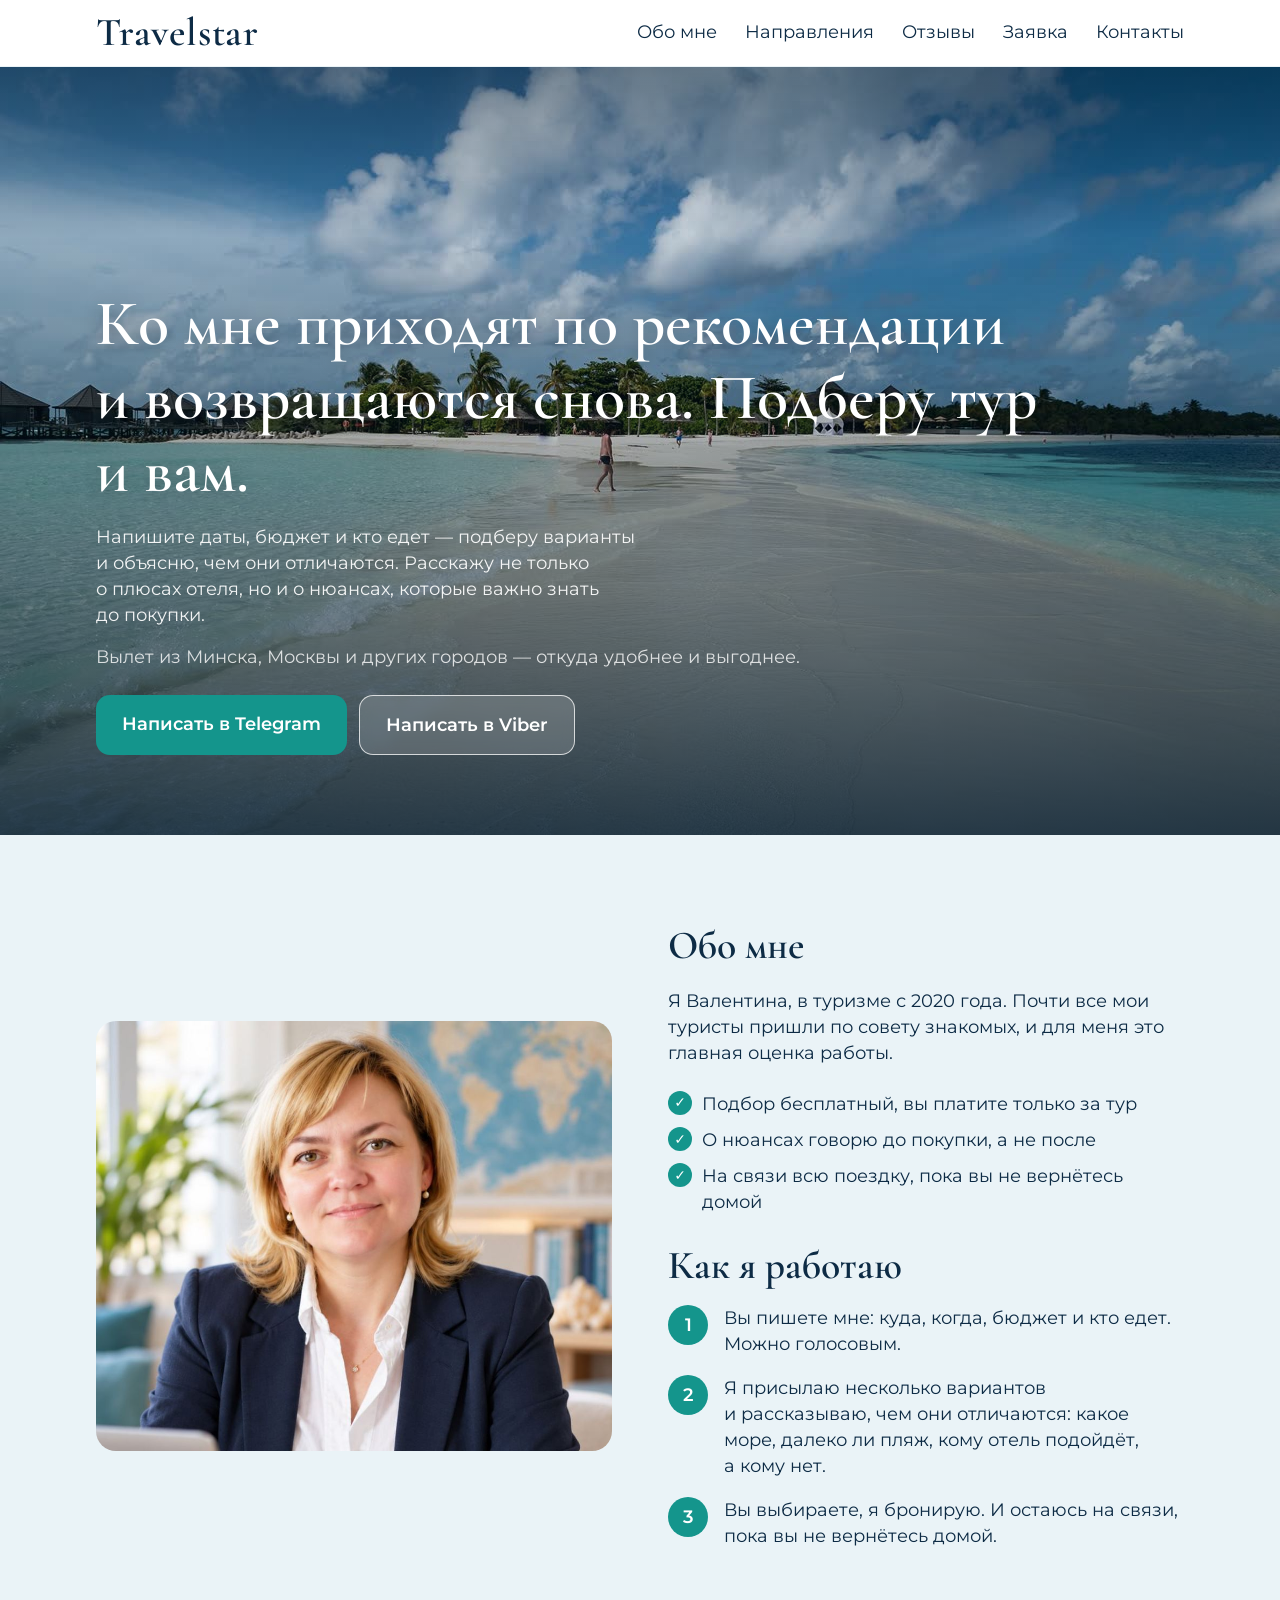
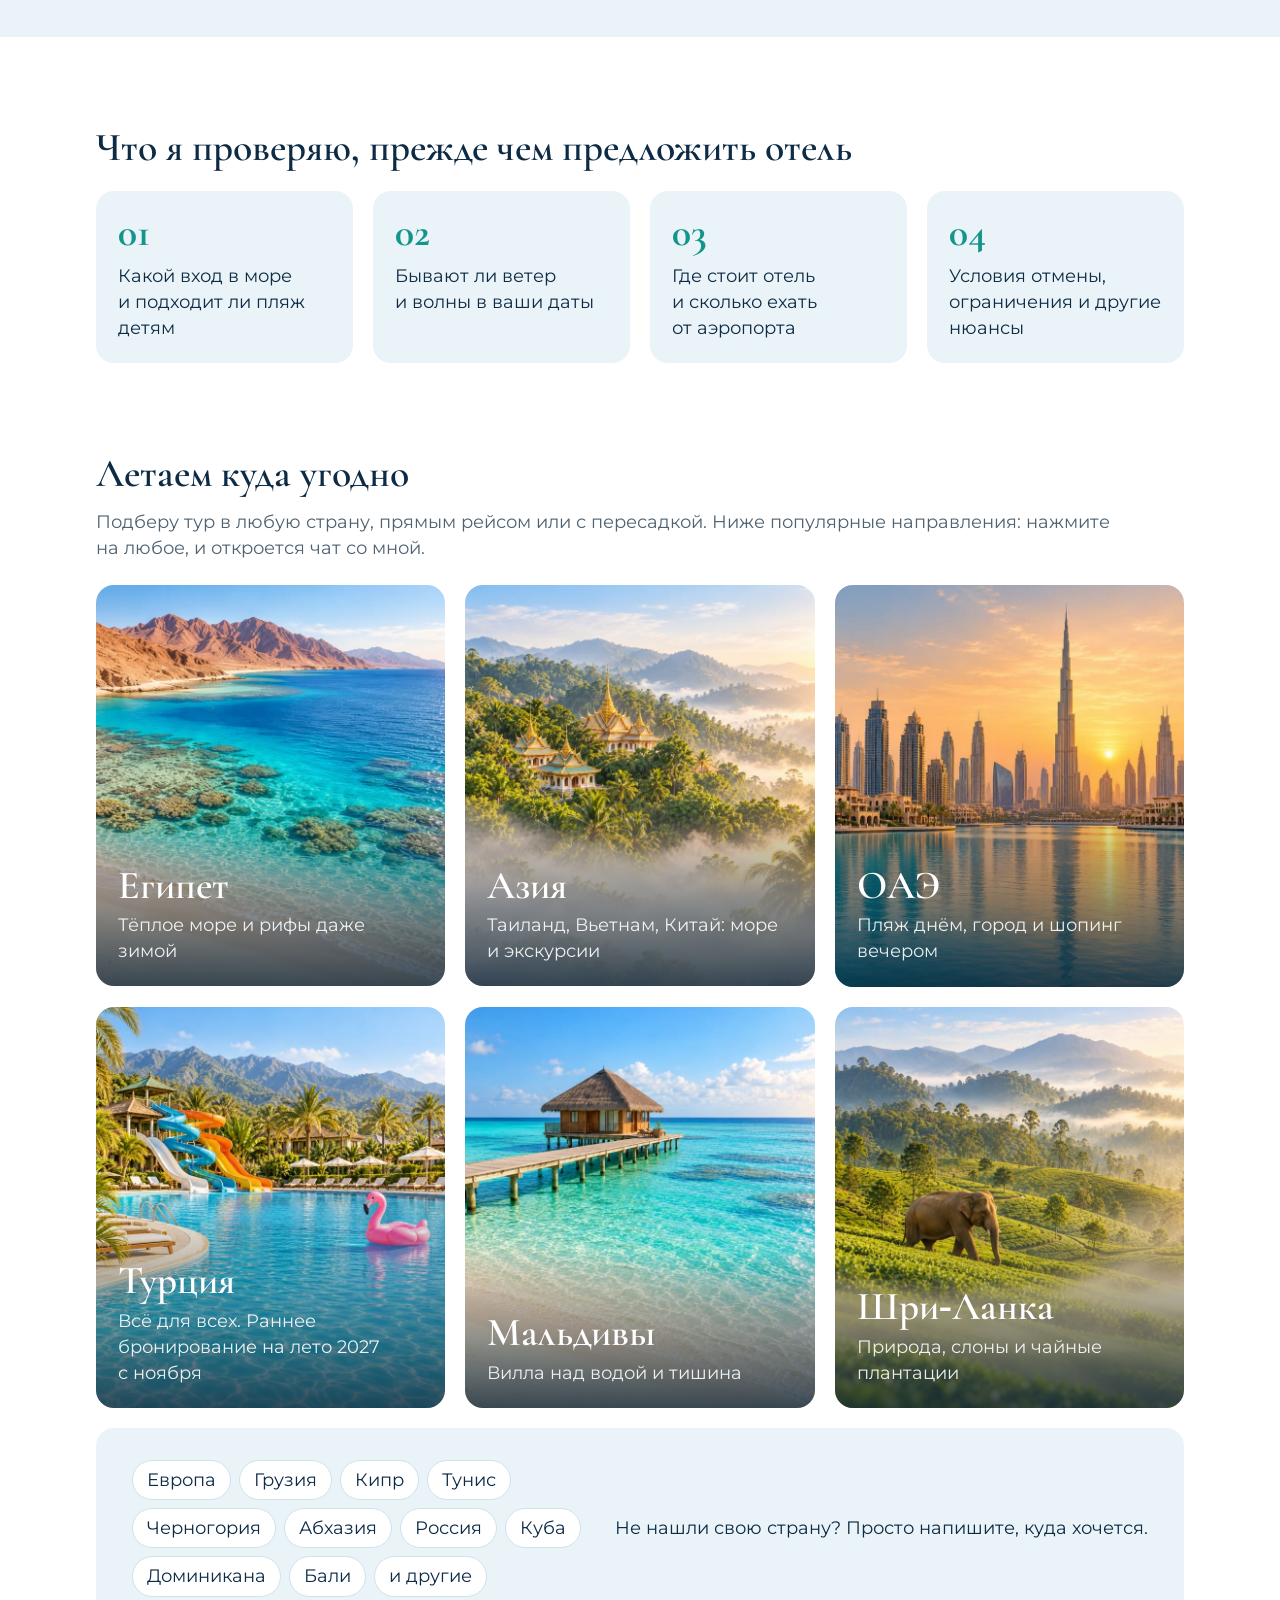
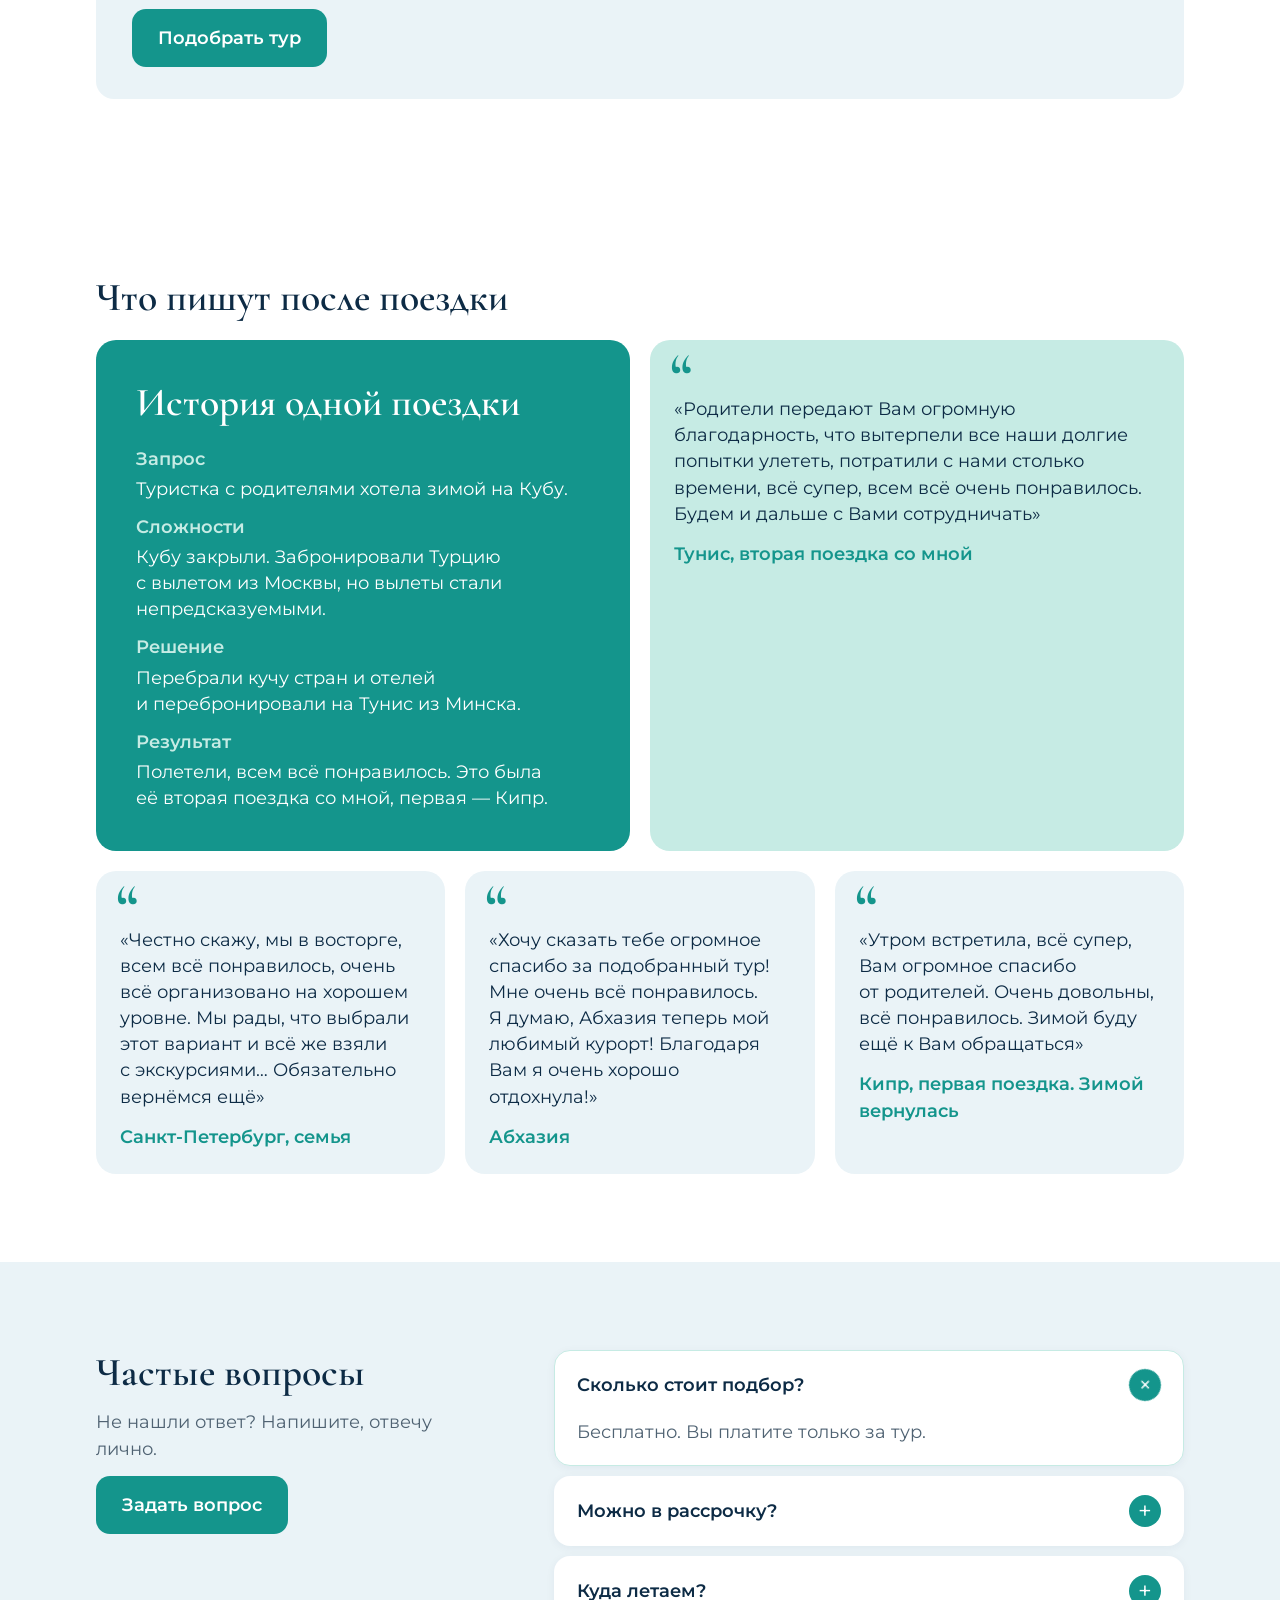
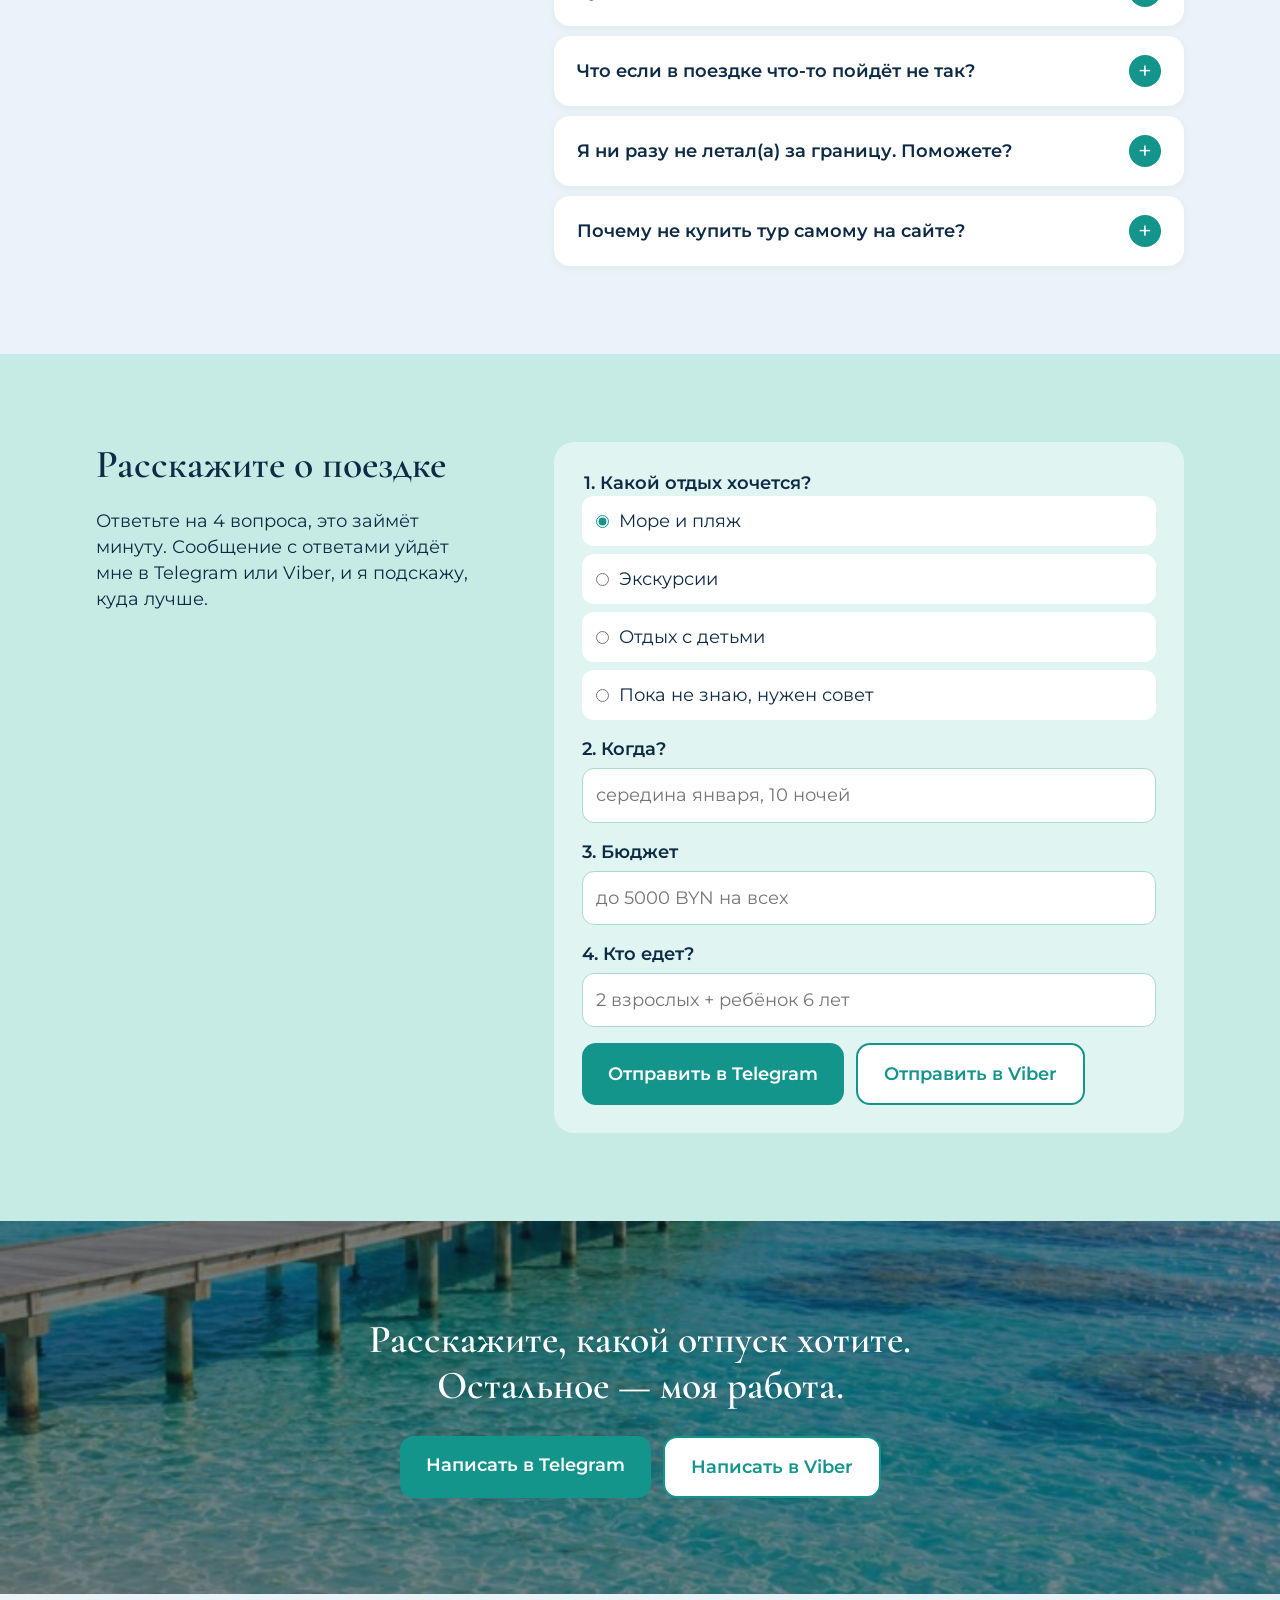
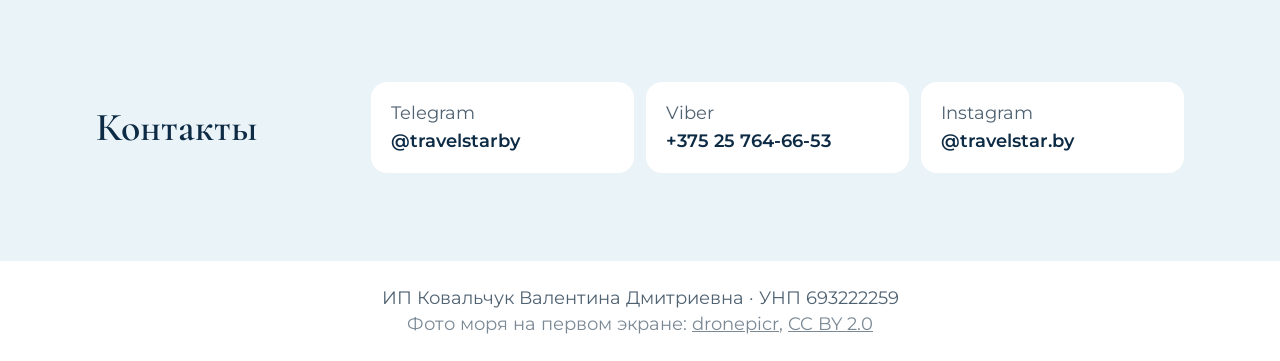
==== commit 6bacd706: "Add files via upload" ====
--- a/index.html
+++ b/index.html
@@ -30,7 +30,8 @@
     
     <div class="wrap hero__in">
       <h1>Ко мне приходят по рекомендации и возвращаются снова. Подберу тур и вам.</h1>
-      <p class="lead">Напишите, куда хочется, даты и бюджет — пришлю варианты и расскажу о нюансах каждого.</p>
+      <p class="lead">Напишите даты, бюджет и кто едет — подберу варианты и объясню, чем они отличаются. Расскажу не только о плюсах отеля, но и о нюансах, которые важно знать до покупки.</p>
+      <p class="hero__note">Вылет из Минска, Москвы и других городов — откуда удобнее и выгоднее.</p>
       <div class="buttons">
         <a class="btn btn--tg" href="https://t.me/travelstarby">Написать в Telegram</a>
         <a class="btn btn--glass" href="viber://chat?number=%2B375257646653">Написать в Viber</a>
@@ -43,7 +44,12 @@
       <img class="steps__photo" src="img/valentina_v2.jpg" width="960" height="800" alt="Валентина за рабочим столом с ноутбуком" loading="lazy">
       <div>
       <h2>Обо мне</h2>
-      <p class="about">Я Валентина. В туризме с 2020 года, и почти все мои туристы пришли по совету знакомых. Для меня это главная оценка работы: человек отдохнул и рассказал обо мне подруге. Поэтому я не предлагаю «что есть», а ищу то, что подойдёт именно вам, и о нюансах говорю заранее, чтобы на месте не было сюрпризов.</p>
+      <p class="about">Я Валентина, в туризме с 2020 года. Почти все мои туристы пришли по совету знакомых, и для меня это главная оценка работы.</p>
+      <ul class="pluses">
+        <li>Подбор бесплатный, вы платите только за тур</li>
+        <li>О нюансах говорю до покупки, а не после</li>
+        <li>На связи всю поездку, пока вы не вернётесь домой</li>
+      </ul>
       <h3 class="steps__title">Как я работаю</h3>
       <ol class="steps__list">
         <li><b>1</b><p>Вы пишете мне: куда, когда, бюджет и кто едет. Можно голосовым.</p></li>
@@ -53,8 +59,18 @@
       </div>
     </div>
   </section>
-
-  <section class="where" id="where">
+  <section class="check">
+    <div class="wrap">
+      <h2>Что я проверяю, прежде чем предложить отель</h2>
+      <div class="check__grid">
+        <div class="check__item"><b>01</b><p>Какой вход в море и подходит ли пляж детям</p></div>
+        <div class="check__item"><b>02</b><p>Бывают ли ветер и волны в ваши даты</p></div>
+        <div class="check__item"><b>03</b><p>Где стоит отель и сколько ехать от аэропорта</p></div>
+        <div class="check__item"><b>04</b><p>Условия отмены, ограничения и другие нюансы</p></div>
+      </div>
+    </div>
+  </section>
+<section class="where" id="where">
     <div class="wrap">
       <h2>Летаем куда угодно</h2>
       <p class="where__lead">Подберу тур в любую страну, прямым рейсом или с пересадкой. Ниже популярные направления: нажмите на любое, и откроется чат со мной.</p>
@@ -62,12 +78,12 @@
         <a class="card" href="https://t.me/travelstarby?text=%D0%97%D0%B4%D1%80%D0%B0%D0%B2%D1%81%D1%82%D0%B2%D1%83%D0%B9%D1%82%D0%B5%21%20%D0%98%D0%BD%D1%82%D0%B5%D1%80%D0%B5%D1%81%D1%83%D0%B5%D1%82%20%D0%95%D0%B3%D0%B8%D0%BF%D0%B5%D1%82"><img src="img/d_egypt.jpg" alt="Египет: коралловый риф и горы" loading="lazy"><span class="card__cap"><h3>Египет</h3><p>Тёплое море и рифы даже зимой</p></span></a>
         <a class="card" href="https://t.me/travelstarby?text=%D0%97%D0%B4%D1%80%D0%B0%D0%B2%D1%81%D1%82%D0%B2%D1%83%D0%B9%D1%82%D0%B5%21%20%D0%98%D0%BD%D1%82%D0%B5%D1%80%D0%B5%D1%81%D1%83%D0%B5%D1%82%20%D0%90%D0%B7%D0%B8%D1%8F"><img src="img/d_asia.jpg" alt="Азия: храм в джунглях" loading="lazy"><span class="card__cap"><h3>Азия</h3><p>Таиланд, Вьетнам, Китай: море и экскурсии</p></span></a>
         <a class="card" href="https://t.me/travelstarby?text=%D0%97%D0%B4%D1%80%D0%B0%D0%B2%D1%81%D1%82%D0%B2%D1%83%D0%B9%D1%82%D0%B5%21%20%D0%98%D0%BD%D1%82%D0%B5%D1%80%D0%B5%D1%81%D1%83%D0%B5%D1%82%20%D0%9E%D0%90%D0%AD"><img src="img/d_uae.jpg" alt="ОАЭ: город на закате" loading="lazy"><span class="card__cap"><h3>ОАЭ</h3><p>Пляж днём, город и шопинг вечером</p></span></a>
-        <a class="card" href="https://t.me/travelstarby?text=%D0%97%D0%B4%D1%80%D0%B0%D0%B2%D1%81%D1%82%D0%B2%D1%83%D0%B9%D1%82%D0%B5%21%20%D0%98%D0%BD%D1%82%D0%B5%D1%80%D0%B5%D1%81%D1%83%D0%B5%D1%82%20%D0%A2%D1%83%D1%80%D1%86%D0%B8%D1%8F"><img src="img/d_turkey.jpg" alt="Турция: бассейн с горками" loading="lazy"><span class="card__cap"><h3>Турция</h3><p>Всё для всех. Раннее бронирование на лето с ноября</p></span></a>
+        <a class="card" href="https://t.me/travelstarby?text=%D0%97%D0%B4%D1%80%D0%B0%D0%B2%D1%81%D1%82%D0%B2%D1%83%D0%B9%D1%82%D0%B5%21%20%D0%98%D0%BD%D1%82%D0%B5%D1%80%D0%B5%D1%81%D1%83%D0%B5%D1%82%20%D0%A2%D1%83%D1%80%D1%86%D0%B8%D1%8F"><img src="img/d_turkey.jpg" alt="Турция: бассейн с горками" loading="lazy"><span class="card__cap"><h3>Турция</h3><p>Всё для всех. Раннее бронирование на лето 2027 с ноября</p></span></a>
         <a class="card" href="https://t.me/travelstarby?text=%D0%97%D0%B4%D1%80%D0%B0%D0%B2%D1%81%D1%82%D0%B2%D1%83%D0%B9%D1%82%D0%B5%21%20%D0%98%D0%BD%D1%82%D0%B5%D1%80%D0%B5%D1%81%D1%83%D0%B5%D1%82%20%D0%9C%D0%B0%D0%BB%D1%8C%D0%B4%D0%B8%D0%B2%D1%8B"><img src="img/d_maldives.jpg" alt="Мальдивы: вилла над водой" loading="lazy"><span class="card__cap"><h3>Мальдивы</h3><p>Вилла над водой и тишина</p></span></a>
         <a class="card" href="https://t.me/travelstarby?text=%D0%97%D0%B4%D1%80%D0%B0%D0%B2%D1%81%D1%82%D0%B2%D1%83%D0%B9%D1%82%D0%B5%21%20%D0%98%D0%BD%D1%82%D0%B5%D1%80%D0%B5%D1%81%D1%83%D0%B5%D1%82%20%D0%A8%D1%80%D0%B8-%D0%9B%D0%B0%D0%BD%D0%BA%D0%B0"><img src="img/d_srilanka.jpg" alt="Шри‑Ланка: слон и чайные плантации" loading="lazy"><span class="card__cap"><h3>Шри‑Ланка</h3><p>Природа, слоны и чайные плантации</p></span></a>
       </div>
       <div class="any">
-        <p class="any__list">Европа · Грузия · Кипр · Тунис · Черногория · Абхазия · Россия · Куба · Доминикана · Бали</p>
+        <ul class="chips"><li>Европа</li><li>Грузия</li><li>Кипр</li><li>Тунис</li><li>Черногория</li><li>Абхазия</li><li>Россия</li><li>Куба</li><li>Доминикана</li><li>Бали</li><li>и другие</li></ul>
         <p>Не нашли свою страну? Просто напишите, куда хочется.</p>
         <a class="btn" href="https://t.me/travelstarby">Подобрать тур</a>
       </div>
@@ -80,8 +96,12 @@
       <div class="story">
         <div class="story__text">
           <p class="story__label">История одной поездки</p>
-          <p>Туристка с родителями хотела зимой на Кубу. Кубу закрыли. Мы перебрали кучу стран и отелей, забронировали Турцию с вылетом из Москвы, а когда вылеты стали непредсказуемыми, перебронировали на Тунис из Минска.</p>
-          <p>Полетели. А до этого она уже отдыхала со мной на Кипре, так что это была её вторая поездка.</p>
+          <dl class="case">
+            <dt>Запрос</dt><dd>Туристка с родителями хотела зимой на Кубу.</dd>
+            <dt>Сложности</dt><dd>Кубу закрыли. Забронировали Турцию с вылетом из Москвы, но вылеты стали непредсказуемыми.</dd>
+            <dt>Решение</dt><dd>Перебрали кучу стран и отелей и перебронировали на Тунис из Минска.</dd>
+            <dt>Результат</dt><dd>Полетели, всем всё понравилось. Это была её вторая поездка со мной, первая — Кипр.</dd>
+          </dl>
         </div>
         <blockquote><p>«Родители передают Вам огромную благодарность, что вытерпели все наши долгие попытки улететь, потратили с нами столько времени, всё супер, всем всё очень понравилось. Будем и дальше с Вами сотрудничать»</p><cite>Тунис, вторая поездка со мной</cite></blockquote>
       </div>
@@ -102,10 +122,10 @@
       </div>
       <div class="faq__list">
         <details open><summary>Сколько стоит подбор?</summary><p>Бесплатно. Вы платите только за тур.</p></details>
-        <details><summary>Можно в рассрочку?</summary><p>Да, если бронировать заранее: рассрочку даёт туроператор. Раннее бронирование на лето стартует в ноябре.</p></details>
+        <details><summary>Можно в рассрочку?</summary><p>Да, если бронировать заранее: рассрочку даёт туроператор. Раннее бронирование на лето 2027 года стартует в ноябре 2026-го.</p></details>
         <details><summary>Куда летаем?</summary><p>Любые направления по запросу, прямым рейсом или с пересадкой.</p></details>
         <details><summary>Что если в поездке что-то пойдёт не так?</summary><p>Я на связи всю поездку, до вашего возвращения домой. Пишите в любой мессенджер, решим.</p></details>
-        <details><summary>Я ни разу не летал(а) за границу. Поможете?</summary><p>Да. Расскажу по шагам: какие документы нужны, как пройти регистрацию на рейс, что взять с собой.</p></details>
+        <details><summary>Я ни разу не летал(а) за границу. Поможете?</summary><p>Да. Расскажу по шагам: какие документы нужны, как пройти регистрацию на рейс, что взять с собой.</p></details>
         <details><summary>Почему не купить тур самому на сайте?</summary><p>Можно. Но в описании отеля не напишут, что пляж через дорогу, а море в эти даты штормит. Я расскажу об этом до покупки, а не после.</p></details>
       </div>
     </div>
@@ -150,6 +170,7 @@
       <h2>Контакты</h2>
       <a class="contact" href="https://t.me/travelstarby"><span>Telegram</span>@travelstarby</a>
       <a class="contact" href="viber://chat?number=%2B375257646653"><span>Viber</span>+375 25 764-66-53</a>
+      <a class="contact" href="https://instagram.com/travelstar.by"><span>Instagram</span>@travelstar.by</a>
     </div>
   </section>
 </main>
--- a/style.css
+++ b/style.css
@@ -194,3 +194,22 @@
 .faq__list details { background: #fff; border: 1px solid transparent; box-shadow: 0 2px 10px rgba(13,43,69,.05); }
 .faq__list details[open] { background: #fff; border-color: var(--mint); }
 .faq__list details p { color: var(--muted); }
+
+/* Раунд 3 */
+.hero__note { margin: -8px 0 24px; color: rgba(255,255,255,.8); }
+.pluses { list-style: none; padding: 0; margin: 0 0 28px; display: grid; gap: 10px; }
+.pluses li { position: relative; padding-left: 34px; font-weight: 500; }
+.pluses li::before { content: "✓"; position: absolute; left: 0; top: 0; width: 24px; height: 24px; border-radius: 50%; background: var(--sea); color: #fff; display: grid; place-items: center; font-size: 14px; }
+.chips { list-style: none; padding: 0; display: flex; flex-wrap: wrap; gap: 8px; }
+.chips li { background: #fff; border: 1px solid #cfe3ea; border-radius: 999px; padding: 6px 14px; }
+.check__grid { display: grid; gap: 12px; }
+.check__item { background: var(--sand); border-radius: 18px; padding: 22px; display: grid; gap: 10px; align-content: start; }
+.check__item b { font-family: "Cormorant Garamond", Georgia, serif; font-size: var(--s-head); line-height: 1; color: var(--sea); }
+.check { padding-bottom: 0; }
+.case { display: grid; gap: 4px; margin: 0; }
+.case dt { font-weight: 600; color: var(--mint); margin-top: 8px; }
+.case dd { margin: 0; }
+@media (min-width: 800px) {
+  .check__grid { grid-template-columns: repeat(4, 1fr); gap: 20px; }
+  .contacts__in { grid-template-columns: 1fr 1fr 1fr 1fr; }
+}
